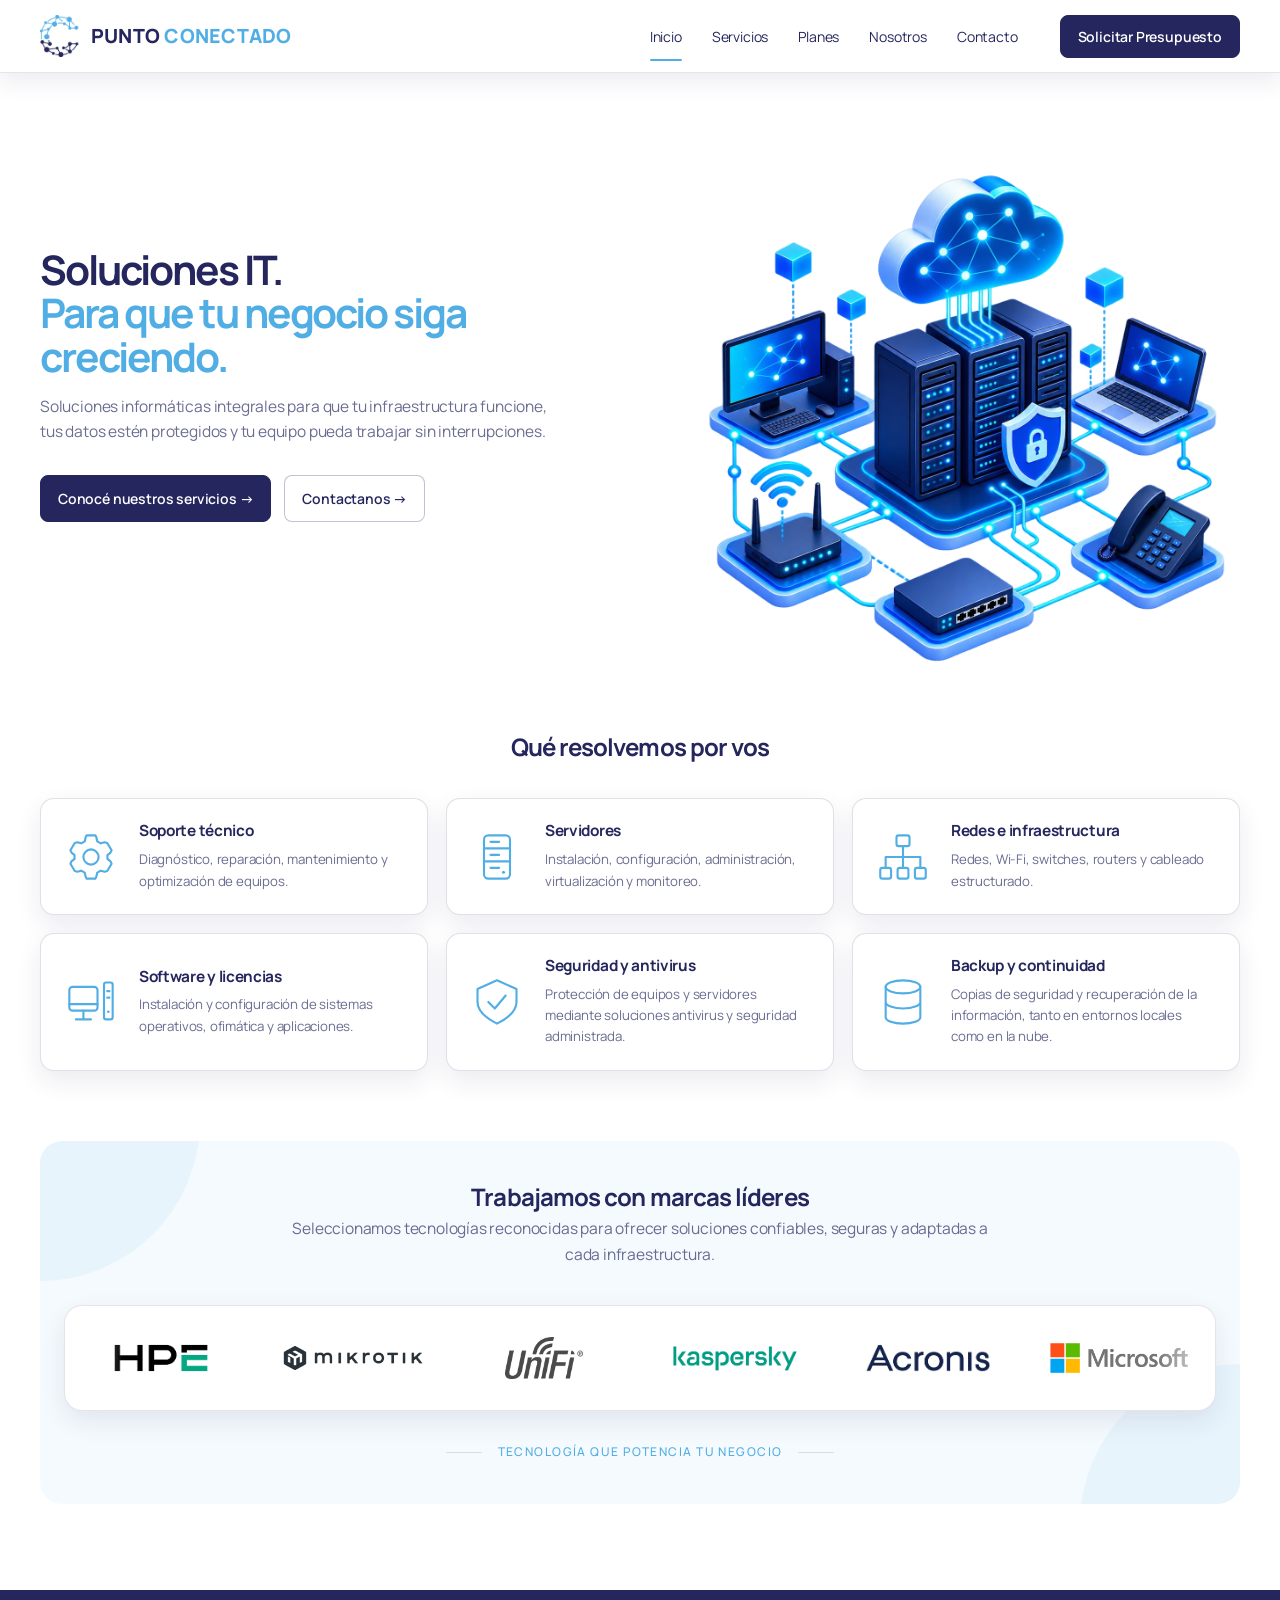
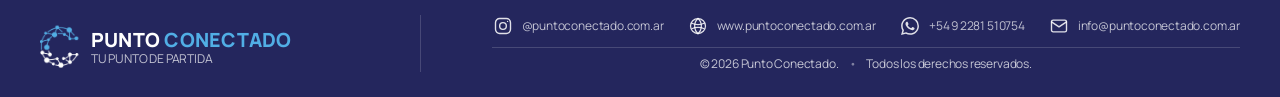
==== index.html @ 014623d5 "v2.0.14 - Quitar fondo del aviso de precios referenciales en Planes" ====
<!doctype html>
<html lang="es">
<head>
  <meta charset="utf-8">
  <meta name="viewport" content="width=device-width, initial-scale=1">
  <title>Punto Conectado | Tu punto de partida</title>
  <meta name="description" content="Punto Conectado: servicio técnico informático, servidores, redes, software, backup y asistencia remota y presencial.">
  <meta name="theme-color" content="#24265D">
  <link rel="canonical" href="https://puntoconectado.com.ar/">
  <link rel="icon" type="image/png" href="assets/logo-punto-conectado.png">
  <link rel="preconnect" href="https://fonts.googleapis.com">
  <link rel="preconnect" href="https://fonts.gstatic.com" crossorigin>
  <link rel="stylesheet" href="https://fonts.googleapis.com/css2?family=Manrope:wght@400..800&display=swap">
  <link rel="stylesheet" href="assets/styles.css">
</head>
<body>
<header class="site-header">
  <div class="container nav">
    <a class="brand" href="index.html" aria-label="Punto Conectado - inicio">
      <img src="assets/punto-conectado-symbol.png" alt="" width="1563" height="1563">
      <span class="brand-name">PUNTO <span>CONECTADO</span></span>
    </a>
    <nav class="nav-links" id="primary-nav" aria-label="Navegación principal">
      <a class="active" href="index.html" aria-current="page">Inicio</a>
      <a href="servicios.html">Servicios</a>
      <a href="planes.html">Planes</a>
      <a href="nosotros.html">Nosotros</a>
      <a href="contacto.html">Contacto</a>
    </nav>
    <div class="nav-actions">
      <a class="btn btn-primary nav-budget-btn" href="contacto.html">Solicitar Presupuesto</a>
    </div>
    <button class="menu-btn" type="button" aria-label="Abrir menú" aria-expanded="false" aria-controls="primary-nav">
      <span></span><span></span><span></span>
    </button>
  </div>
</header>

<main>
<section id="inicio" class="hero">
  <div class="container hero-grid">
    <div class="hero-copy">
      <h1>Soluciones IT.<br><strong class="accent">Para que tu negocio siga creciendo.</strong></h1>

      <p class="lead">Soluciones informáticas integrales para que tu infraestructura funcione, tus datos estén protegidos y tu equipo pueda trabajar sin interrupciones.</p>

      <div class="hero-actions">
        <a class="btn btn-primary" href="index.html#servicios">Conocé nuestros servicios →</a>
        <a class="btn btn-outline" href="contacto.html">Contactanos →</a>
      </div>
    </div>
    <div class="hero-visual" aria-hidden="true">
      <img src="assets/hero-network.webp" alt="" width="1266" height="1242">
    </div>
  </div>
</section>

<section id="servicios" class="section">
  <div class="container">
    <div class="section-title">
      <h2>Qué resolvemos por vos</h2>
    </div>
    <div class="services-grid">
      <article class="card service-card"><div class="icon-badge"><svg viewBox="0 0 24 24" aria-hidden="true" focusable="false"><path d="m9.5 3 .5-1h4l.5 1 .4 1.8 1.6.9 1.8-.5 1.2.3 2 3.4-.5 1.1-1.4 1.1v1.8l1.4 1.1.5 1.1-2 3.4-1.2.3-1.8-.5-1.6.9-.4 1.8-.5 1h-4l-.5-1-.4-1.8-1.6-.9-1.8.5-1.2-.3-2-3.4.5-1.1 1.4-1.1v-1.8L3 10l-.5-1.1 2-3.4 1.2-.3 1.8.5 1.6-.9Z"/><circle cx="12" cy="12" r="3.5"/></svg></div><div class="service-copy"><h3>Soporte técnico</h3><p>Diagnóstico, reparación, mantenimiento y optimización de equipos.</p></div></article>
      <article class="card service-card"><div class="icon-badge"><svg viewBox="0 0 24 24" aria-hidden="true" focusable="false"><rect x="6" y="2" width="12" height="20" rx="2"/><path d="M6 8h12M6 14h12M9 5h4M9 11h4M9 17h4"/><circle cx="15" cy="19" r=".7" fill="currentColor" stroke="none"/></svg></div><div class="service-copy"><h3>Servidores</h3><p>Instalación, configuración, administración, virtualización y monitoreo.</p></div></article>
      <article class="card service-card"><div class="icon-badge"><svg viewBox="0 0 24 24" aria-hidden="true" focusable="false"><rect x="9" y="2" width="6" height="5" rx="1"/><path d="M12 7v5M4 17v-5h16v5M12 12v5"/><rect x="1.5" y="17" width="5" height="5" rx="1"/><rect x="9.5" y="17" width="5" height="5" rx="1"/><rect x="17.5" y="17" width="5" height="5" rx="1"/></svg></div><div class="service-copy"><h3>Redes e infraestructura</h3><p>Redes, Wi-Fi, switches, routers y cableado estructurado.</p></div></article>
      <article class="card service-card"><div class="icon-badge"><svg viewBox="0 0 24 24" aria-hidden="true" focusable="false"><rect x="2" y="5" width="13" height="11" rx="1.5"/><path d="M2 13h13M8.5 16v4M5 20h7"/><rect x="18" y="3" width="4" height="17" rx="1"/><path d="M19.5 7h1M19.5 10h1"/><circle cx="20" cy="16.5" r=".6" fill="currentColor" stroke="none"/></svg></div><div class="service-copy"><h3>Software y licencias</h3><p>Instalación y configuración de sistemas operativos, ofimática y aplicaciones.</p></div></article>
      <article class="card service-card"><div class="icon-badge"><svg viewBox="0 0 24 24" aria-hidden="true" focusable="false"><path d="M12 2 3 6v6c0 5 5 8 9 10 4-2 9-5 9-10V6Z"/><path d="m8 12 3 3 5-6"/></svg></div><div class="service-copy"><h3>Seguridad y antivirus</h3><p>Protección de equipos y servidores mediante soluciones antivirus y seguridad administrada.</p></div></article>
      <article class="card service-card"><div class="icon-badge"><svg viewBox="0 0 24 24" aria-hidden="true" focusable="false"><ellipse cx="12" cy="5" rx="8" ry="3"/><path d="M4 5v14c0 1.66 3.58 3 8 3s8-1.34 8-3V5M4 12c0 1.66 3.58 3 8 3s8-1.34 8-3"/></svg></div><div class="service-copy"><h3>Backup y continuidad</h3><p>Copias de seguridad y recuperación de la información, tanto en entornos locales como en la nube.</p></div></article>
    </div>

    <section id="marcas" class="brands-section" aria-labelledby="brands-title">
      <div class="section-title">
        <h2 id="brands-title">Trabajamos con marcas líderes</h2>
        <p class="lead">Seleccionamos tecnologías reconocidas para ofrecer soluciones confiables, seguras y adaptadas a cada infraestructura.</p>
      </div>
      <div class="brands-carousel">
        <div class="brands-marquee" role="region" tabindex="0" aria-label="Marcas y tecnologías. Enfocá o tocá el carrusel para pausar el movimiento.">
          <div class="brands-track">
            <ul class="brands-grid" aria-label="Marcas y tecnologías">
              <li class="brand-logo"><img src="assets/hpe-logo.png" alt="HPE" width="3840" height="2160" loading="eager"></li>
              <li class="brand-logo"><img src="assets/MikroTik-Logo.png" alt="MikroTik" width="3840" height="2160" loading="eager"></li>
              <li class="brand-logo"><img src="assets/unifi-logo.png" alt="Ubiquiti UniFi" width="1000" height="528" loading="eager"></li>
              <li class="brand-logo"><img src="assets/Kaspersky-logo.png" alt="Kaspersky" width="975" height="542" loading="eager"></li>
              <li class="brand-logo"><img src="assets/Acronis-Logo.png" alt="Acronis" width="3000" height="2000" loading="eager"></li>
              <li class="brand-logo"><img src="assets/Microsoft-Logo.png" alt="Microsoft" width="2048" height="1152" loading="eager"></li>
            </ul>
            <ul class="brands-grid" aria-hidden="true">
              <li class="brand-logo"><img src="assets/hpe-logo.png" alt="" width="3840" height="2160" loading="eager"></li>
              <li class="brand-logo"><img src="assets/MikroTik-Logo.png" alt="" width="3840" height="2160" loading="eager"></li>
              <li class="brand-logo"><img src="assets/unifi-logo.png" alt="" width="1000" height="528" loading="eager"></li>
              <li class="brand-logo"><img src="assets/Kaspersky-logo.png" alt="" width="975" height="542" loading="eager"></li>
              <li class="brand-logo"><img src="assets/Acronis-Logo.png" alt="" width="3000" height="2000" loading="eager"></li>
              <li class="brand-logo"><img src="assets/Microsoft-Logo.png" alt="" width="2048" height="1152" loading="eager"></li>
            </ul>
          </div>
        </div>
      </div>
      <p class="brands-closing">TECNOLOGÍA QUE POTENCIA TU NEGOCIO</p>
    </section>
  </div>
</section>
</main>

<footer class="site-footer">
  <div class="container footer-top footer-two-column">
    <div class="footer-brand-block">
      <a class="brand footer-brand" href="index.html" aria-label="Punto Conectado - inicio">
        <img class="footer-brand-logo" src="assets/punto-conectado-symbol.png" alt="" width="1563" height="1563" loading="lazy">
        <span class="brand-name">PUNTO <span>CONECTADO</span></span>
      </a>
      <p class="footer-brand-copy">TU PUNTO DE PARTIDA</p>
    </div>
    <div class="footer-contact-block">
      <div class="footer-contact-inner">
        <div class="footer-contact-grid">
          <a class="footer-contact-item" href="https://www.instagram.com/puntoconectado.com.ar/" target="_blank" rel="noopener noreferrer">
            <span class="footer-contact-icon footer-contact-icon--instagram" aria-hidden="true"><svg viewBox="0 0 24 24"><rect height="18" rx="5" width="18" x="3" y="3"></rect><circle cx="12" cy="12" r="4"></circle><circle cx="17.5" cy="6.5" fill="currentColor" r=".8" stroke="none"></circle></svg></span>
            <span class="footer-contact-copy"><strong>Instagram</strong><span>@puntoconectado.com.ar</span></span>
          </a>
          <a class="footer-contact-item" href="https://puntoconectado.com.ar/" target="_blank" rel="noopener noreferrer">
            <span class="footer-contact-icon footer-contact-icon--web" aria-hidden="true"><svg viewBox="0 0 24 24"><circle cx="12" cy="12" r="9"></circle><path d="M12 3c-2.5 2.05-4 5.25-4 9s1.5 6.95 4 9"></path><path d="M12 3c2.5 2.05 4 5.25 4 9s-1.5 6.95-4 9"></path><path d="M4.6 8.7c2.2 1.05 4.73 1.6 7.4 1.6s5.2-.55 7.4-1.6"></path><path d="M4.6 15.3c2.2-1.05 4.73-1.6 7.4-1.6s5.2.55 7.4 1.6"></path></svg></span>
            <span class="footer-contact-copy"><strong>Web</strong><span>www.puntoconectado.com.ar</span></span>
          </a>
          <a class="footer-contact-item" href="https://wa.me/5492281510754" target="_blank" rel="noopener noreferrer">
            <span class="footer-contact-icon footer-contact-icon--whatsapp" aria-hidden="true"><svg viewBox="0 0 24 24"><path d="M17.472 14.382c-.297-.149-1.758-.867-2.03-.967-.273-.099-.471-.148-.67.15-.197.297-.767.966-.94 1.164-.173.198-.347.223-.644.075-.297-.15-1.255-.463-2.39-1.475-.883-.788-1.48-1.761-1.653-2.059-.173-.297-.018-.458.13-.606.134-.133.297-.347.446-.52.149-.174.198-.298.297-.497.1-.198.05-.371-.025-.52-.074-.149-.669-1.612-.916-2.208-.242-.579-.487-.5-.669-.51-.173-.008-.371-.01-.57-.01-.198 0-.52.074-.792.372-.272.297-1.04 1.016-1.04 2.479 0 1.462 1.065 2.875 1.213 3.074.149.198 2.095 3.2 5.076 4.487.709.306 1.262.489 1.694.625.712.227 1.36.195 1.871.118.571-.085 1.758-.719 2.006-1.413.248-.694.248-1.289.173-1.413-.074-.124-.272-.198-.57-.347m-5.421 7.403h-.004a9.87 9.87 0 0 1-5.031-1.378l-.361-.214-3.741.981.998-3.648-.235-.374a9.86 9.86 0 0 1-1.51-5.26c.002-5.45 4.437-9.884 9.888-9.884a9.8 9.8 0 0 1 7.021 2.91 9.82 9.82 0 0 1 2.9 7.019c-.003 5.45-4.437 9.884-9.884 9.884m8.413-18.297A11.815 11.815 0 0 0 12.05 0C5.495 0 .16 5.335.157 11.892c0 2.096.547 4.142 1.588 5.945L.057 24l6.305-1.654A11.86 11.86 0 0 0 12.047 23.8h.005c6.554 0 11.89-5.335 11.893-11.893a11.821 11.821 0 0 0-3.481-8.413Z"></path></svg></span>
            <span class="footer-contact-copy"><strong>WhatsApp</strong><span>+54 9 2281 510754</span></span>
          </a>
          <a class="footer-contact-item" href="mailto:info@puntoconectado.com.ar">
            <span class="footer-contact-icon footer-contact-icon--email" aria-hidden="true"><svg viewBox="0 0 24 24"><rect height="14" rx="2" width="18" x="3" y="5"></rect><path d="m3 7 9 6 9-6"></path></svg></span>
            <span class="footer-contact-copy"><strong>E-mail</strong><span>info@puntoconectado.com.ar</span></span>
          </a>
        </div>
        <div class="footer-contact-meta"><span>© 2026 Punto Conectado.</span><span>Todos los derechos reservados.</span></div>
      </div>
    </div>
  </div>
</footer>
<div class="toast" id="toast" role="status" aria-live="polite"></div>
<script src="assets/app.js"></script>
</body>
</html>
---- assets/styles.css ----
:root{
  --navy:#24265d;
  --navy-2:#24265d;
  --blue:#51aee5;
  --sky:#51aee5;
  --blue-dark:#3d96cf;
  --cyan:#51aee5;
  --ink:#24265d;
  --muted:rgba(36,38,93,.68);
  --line:rgba(36,38,93,.14);
  --soft:rgba(81,174,229,.06);
  --card:#ffffff;
  --green:#51aee5;
  --orange:#24265d;
  --purple:#24265d;
  --shadow:0 10px 26px rgba(36,38,93,.091);
  --shadow-hover:0 14px 30px rgba(36,38,93,.13);
  --radius:22px;
  --radius-sm:14px;
  --button-radius:8px;
  --card-icon-size:52px;
  --card-icon-stroke:.98;
  --brand-icon-size:42px;
  --brand-gap:9px;
  --max:1200px;

  --type-h1-size:clamp(2.05rem,3.18vw,3.35rem);
  --type-h2-size:clamp(1.42rem,1.88vw,1.94rem);
  --type-component-size:.96rem;
  --type-body:15.5px;
  --type-small:.875rem;
  --type-action:.875rem;
  --type-meta:.8125rem;
  --type-micro:.75rem;
  --type-cta:clamp(1.375rem,1.7vw,1.8rem);
  --type-weight-regular:400;
  --type-weight-medium:600;
  --type-weight-bold:700;
}
*{box-sizing:border-box}
html{scroll-behavior:smooth}
body{margin:0;font-family:"Manrope",ui-sans-serif,system-ui,-apple-system,BlinkMacSystemFont,"Segoe UI",sans-serif;font-size:15.5px;font-weight:400;line-height:1.5;letter-spacing:-.012em;color:var(--ink);background:#fff;overflow-x:hidden}
.page-nosotros{min-height:100vh;min-height:100dvh;display:flex;flex-direction:column}
.page-nosotros>main{flex:1 0 auto}
.page-nosotros>.site-header,.page-nosotros>.site-footer{flex-shrink:0}
a{color:inherit;text-decoration:none}
a:focus-visible{outline:2px solid var(--blue);outline-offset:3px}
article{box-sizing:border-box}
img{max-width:100%;display:block}
button,input,textarea,select{font:inherit}
button,.btn{border-radius:var(--button-radius)}
.container{width:min(calc(100% - 44px),var(--max));margin:auto}
.section{padding:86px 0}
#servicios{padding-top:0}
.section-soft{background:linear-gradient(180deg,rgba(81,174,229,.06),#fff)}
.eyebrow{display:inline-flex;padding:6px 10px;border-radius:999px;background:rgba(81,174,229,.12);border:1px solid rgba(81,174,229,.30);color:var(--navy);font-weight:800;font-size:.72rem;letter-spacing:.04em;text-transform:uppercase}
h1{margin:0 0 16px;font-family:"Manrope",ui-sans-serif,system-ui,sans-serif;font-size:var(--type-h1-size);font-weight:var(--type-weight-bold);line-height:1.06;letter-spacing:-.05em}
h1 .accent{color:var(--cyan);font:inherit;letter-spacing:inherit}
h1 strong,h1 .accent{font-weight:inherit !important}
h2{margin:0 0 12px;font-family:"Manrope",ui-sans-serif,system-ui,sans-serif;font-size:var(--type-h2-size);font-weight:var(--type-weight-bold);line-height:1.14;letter-spacing:-.038em}
h2 strong{color:var(--blue)}
h3{margin:0 0 8px;font-family:"Manrope",ui-sans-serif,system-ui,sans-serif;font-size:var(--type-component-size);font-weight:var(--type-weight-bold);line-height:1.3;letter-spacing:-.02em}
p{margin-top:0;font-weight:var(--type-weight-regular);line-height:1.58}
.lead{font-size:var(--type-body);line-height:1.65;color:var(--muted);max-width:700px;font-weight:var(--type-weight-regular);letter-spacing:-.012em}
.muted{color:var(--muted)}
.site-header{--nav-height:72px;position:sticky;top:0;z-index:50;border-bottom:1px solid rgba(36,38,93,.12);box-shadow:0 8px 24px rgba(36,38,93,.091);background:#fff;}
.nav{height:var(--nav-height);display:flex;align-items:center;gap:30px}
.brand{display:flex;align-items:center;flex:0 0 auto;gap:var(--brand-gap);color:var(--navy);font-size:1.22rem;font-weight:800;letter-spacing:.012em;white-space:nowrap}
.brand img{width:var(--brand-icon-size);height:var(--brand-icon-size);flex:0 0 var(--brand-icon-size);object-fit:contain}
.brand-name span{color:var(--blue)}
.nav-links{display:flex;align-items:center;gap:30px;margin-left:auto;font-size:var(--type-action);font-weight:var(--type-weight-medium);font-family:"Manrope",ui-sans-serif,system-ui,sans-serif;letter-spacing:-.012em;line-height:1.5}
.nav-links a{position:relative;padding:27px 0;color:var(--navy);font-weight:400}
.nav-links a.active{color:var(--navy)}
.nav-links a:hover{color:var(--blue)}
.nav-links a.active:after{content:"";position:absolute;left:0;right:0;bottom:13px;height:2px;background:var(--blue);border-radius:2px}
.nav-actions{display:flex;align-items:center;gap:12px;margin-left:12px}
.btn{display:inline-flex;align-items:center;justify-content:center;gap:9px;border:1px solid transparent;padding:12px 17px;font-weight:800;cursor:pointer;transition:.2s ease;white-space:nowrap}
.btn-primary{background:linear-gradient(135deg,var(--blue),#3d96cf);color:#fff;box-shadow:0 10px 25px rgba(81,174,229,.22)}
.btn-primary:hover{transform:translateY(-1px);box-shadow:0 14px 30px rgba(81,174,229,.30)}
.btn-outline{border-color:#b9c8db;background:#fff;color:var(--navy)}
.btn-outline:hover{border-color:var(--blue);color:var(--blue-dark)}
.btn-ghost{padding-inline:3px}
.menu-btn{display:none;margin-left:auto;border:0;background:none;padding:8px;color:var(--navy)}
.menu-btn span{display:block;width:25px;height:2px;background:currentColor;margin:5px 0;border-radius:2px}
.section-title{text-align:center;margin-bottom:38px}
.section-title h2:has(+ p){margin-bottom:6px}
.section-title.left{text-align:left;margin-bottom:22px}
.section-title .lead{margin-inline:auto}
.section-title.left .lead{margin-inline:0}
.card-surface{background:#fff;border:1px solid var(--line);border-radius:22px;padding:12px;box-shadow:var(--shadow);overflow:hidden}
.card-surface img{width:100%;height:auto;border-radius:16px}
.brands-section{margin-top:70px;padding:42px 24px;background:var(--soft);border-radius:var(--radius);position:relative;overflow:hidden;isolation:isolate}
.brands-section::before,.brands-section::after{content:"";position:absolute;width:320px;height:320px;border-radius:50%;background:var(--blue);opacity:.08;pointer-events:none;z-index:-1}
.brands-section::before{top:-180px;left:-160px}
.brands-section::after{bottom:-180px;right:-160px}
.brands-carousel{--brand-cell:190px;padding:18px 0;background:var(--card);border:1px solid rgba(36,38,93,.12);border-radius:18px;box-shadow:var(--shadow);overflow:hidden}
.brands-marquee{width:100%;overflow:hidden;-webkit-mask-image:linear-gradient(to right,transparent 0,#000 5%,#000 95%,transparent 100%);mask-image:linear-gradient(to right,transparent 0,#000 5%,#000 95%,transparent 100%)}
.brands-track{display:flex;width:max-content;min-width:200%;animation:brands-marquee 34s linear infinite;will-change:transform}
.brands-grid{display:flex;flex:1 0 auto;width:calc(var(--brand-cell) * 6);list-style:none;padding:0;margin:0}
.brand-logo{display:flex;align-items:center;justify-content:center;flex:1 0 var(--brand-cell);min-width:0;height:68px;padding:0 18px;overflow:hidden}
.brand-logo img{width:var(--logo-width);height:auto;max-width:none;object-fit:contain;flex-shrink:0}
/* Optical widths account for whitespace within each original image. */
.brand-logo img[src="assets/hpe-logo.png"]{--logo-width:94px}
.brand-logo img[src="assets/MikroTik-Logo.png"]{--logo-width:140px}
.brand-logo img[src="assets/unifi-logo.png"]{--logo-width:78px}
.brand-logo img[src="assets/Kaspersky-logo.png"]{--logo-width:200px}
.brand-logo img[src="assets/Acronis-Logo.png"]{--logo-width:160px}
.brand-logo img[src="assets/Microsoft-Logo.png"]{--logo-width:138px}
.brands-marquee:hover .brands-track,.brands-marquee:focus .brands-track,.brands-marquee.is-paused .brands-track{animation-play-state:paused}
.brands-marquee:focus-visible{outline:2px solid var(--navy);outline-offset:-3px}
@keyframes brands-marquee{from{transform:translate3d(0,0,0)}to{transform:translate3d(-50%,0,0)}}
@media(max-width:1024px){
  .brands-carousel{--brand-cell:178px;padding:16px 0}
  .brand-logo{padding-inline:16px}
  .brands-track{animation-duration:30s}
}
@media(max-width:640px){
  .brands-carousel{--brand-cell:160px;padding:14px 0;border-radius:16px}
  .brands-marquee{-webkit-mask-image:linear-gradient(to right,transparent 0,#000 4%,#000 96%,transparent 100%);mask-image:linear-gradient(to right,transparent 0,#000 4%,#000 96%,transparent 100%)}
  .brand-logo{height:60px;padding-inline:14px}
  .brands-track{animation-duration:26s}
}
.brands-closing{display:flex;align-items:center;justify-content:center;gap:16px;margin:32px 0 0;color:var(--blue);font-size:.75rem;font-weight:500;letter-spacing:.12em;text-align:center}
.brands-closing::before,.brands-closing::after{content:"";flex:0 1 36px;height:1px;background:var(--line)}
.services-intro{display:grid;grid-template-columns:minmax(0,1fr) max-content;align-items:start;gap:32px;margin-bottom:48px}
.services-intro-copy{min-width:0}
.services-intro-copy h1{text-wrap:balance}
.services-intro-copy .lead{max-width:60ch;margin-bottom:0}
.services-intro-card{position:relative;min-width:0;overflow:hidden;isolation:isolate}
.services-intro-card::before{content:"";position:absolute;top:-12%;right:-12%;width:70%;height:48%;border-radius:30% 0 45% 85%;background:var(--blue);opacity:.08;z-index:-1;pointer-events:none}
.services-intro-header{display:flex;align-items:center;gap:14px}
.services-intro-header h2{min-width:0;margin-bottom:0}
.services-intro-card .check-list.compact{position:relative;display:grid;grid-template-columns:max-content max-content;grid-template-rows:repeat(3,auto);grid-auto-flow:column;gap:14px 32px;margin:18px 0 0}
.services-intro-card .check-list.compact::after{content:"";position:absolute;grid-column:2;grid-row:1 / 4;top:0;bottom:0;left:-16px;width:1px;background:var(--line)}
.services-intro-card .check-list.compact li{margin:0;align-items:center;white-space:nowrap}
.services-intro-card .check-list li::before{content:none}
.services-intro-card .check-list svg{width:15px;height:15px;flex:0 0 15px;color:var(--sky)}
.work-block-head{margin-bottom:22px}
.work-block-head h2{margin-bottom:6px}
.work-block-head p,.work-card p,.attention-card p{color:var(--muted);margin:0;line-height:1.6}
.work-block-head p{font-size:.95rem;line-height:1.65}
.work-grid{display:grid;grid-template-columns:repeat(3,minmax(0,1fr));grid-auto-rows:1fr;gap:22px}
.work-card,.attention-card{position:relative;min-width:0;background:var(--card);border:1px solid var(--line);border-radius:var(--radius-sm);padding:28px;box-shadow:var(--shadow)}
.work-card{display:flex;align-items:center;gap:20px;padding-block:32px}
.work-copy{flex:1;min-width:0}
.work-section .icon-badge{width:56px;height:56px;flex:0 0 56px}
.attention-card h4{font-size:var(--type-component-size);line-height:1.35;font-weight:var(--type-weight-bold);margin:0}
.work-heading{display:flex;justify-content:space-between;align-items:flex-start;gap:2px;margin-bottom:20px}
.work-card h3{min-width:0;overflow-wrap:anywhere}
.card p,.work-card p,.attention-card p,.app-card p,.price-card p{font-size:.83rem;font-weight:var(--type-weight-regular)}
.work-divider{border:0;border-top:1px solid var(--line);margin:42px 0}
.attention-grid{display:grid;grid-template-columns:repeat(2,minmax(0,1fr));grid-auto-rows:1fr;gap:22px}
.attention-card{display:grid;grid-template-columns:56px minmax(0,1fr);align-items:center;gap:20px;overflow:hidden;isolation:isolate;padding-right:100px}
.attention-card::before{content:"";position:absolute;right:12px;bottom:12px;width:calc(100% - 24px);height:calc(100% - 24px);border-top-right-radius:var(--radius-sm);border-bottom-right-radius:var(--radius-sm);clip-path:polygon(70% 100%,72% 99.4%,73% 98.3%,74% 96%,75% 92%,76% 86%,77% 77%,78% 66%,79% 54%,80% 43%,81% 33.5%,82% 25.5%,83% 19%,84% 13.7%,85% 9.5%,86% 6.2%,87% 3.8%,88% 2.2%,89% 1.1%,90% .5%,91% .2%,92% .05%,94% 0%,96% 0%,98% 0%,100% 0%,100% 100%);background:var(--blue);opacity:.08;z-index:-2;pointer-events:none}
.attention-card .icon-badge,.attention-copy{position:relative;z-index:1}
.attention-copy{max-width:70%}
.attention-card h4{margin-bottom:8px}
.attention-decoration{position:absolute;right:32px;top:50%;transform:translateY(-50%);width:64px;height:64px;fill:none;stroke:currentColor;stroke-width:1.65;stroke-linecap:round;stroke-linejoin:round;color:var(--blue);opacity:.18;z-index:-1;pointer-events:none}
.icon-badge{width:52px;height:52px;border-radius:15px;display:grid;place-items:center;color:var(--blue);font-weight:900;font-size:1.25rem;flex:0 0 52px}
.icon-badge.green{color:var(--green)}
.icon-badge.orange{color:var(--orange)}
.icon-badge.purple{color:var(--purple)}
.services-grid{display:grid;grid-template-columns:repeat(3,minmax(0,1fr));gap:18px}
.card{background:#fff;border:1px solid var(--line);border-radius:var(--radius-sm);padding:22px;box-shadow:var(--shadow);transition:transform .22s ease,box-shadow .22s ease,border-color .22s ease}
.card:hover,.price-card:hover,.app-card:hover{transform:translateY(-4px);border-color:rgba(81,174,229,.42)}
.card:hover,.price-card:hover{box-shadow:var(--shadow-hover)}
.service-card{display:flex;align-items:center;gap:20px}
.service-card .icon-badge{width:56px;height:56px;flex-basis:56px}
.service-copy{flex:1;min-width:0}
.service-card p{color:var(--muted);margin:0;line-height:1.6}
.apps-block{margin-top:80px;padding:42px;border-radius:26px;background:linear-gradient(135deg,var(--navy),var(--blue));position:relative;overflow:hidden;color:#fff;box-shadow:0 14px 34px rgba(36,38,93,.13)}
.apps-block:after{content:"";position:absolute;right:-60px;top:-70px;width:290px;height:290px;border-radius:50%;border:1px solid rgba(255,255,255,.14);box-shadow:0 0 0 38px rgba(255,255,255,.04),0 0 0 76px rgba(255,255,255,.03)}
.apps-block h2{margin-bottom:8px}
.apps-block .lead{color:rgba(255,255,255,.84);max-width:none}
.apps-grid{display:grid;grid-template-columns:repeat(2,minmax(0,1fr));grid-auto-rows:1fr;gap:16px;position:relative;z-index:1}
.app-card{display:grid;grid-template-columns:80px minmax(0,1fr);gap:20px;align-items:start;background:#fff;color:var(--ink);border:1px solid rgba(255,255,255,.35);border-radius:18px;padding:22px;box-shadow:var(--shadow)}
.app-card.app-featured{background:#fff}
.app-logo-box{width:80px;height:80px;border-radius:22px;display:grid;place-items:center;flex:0 0 80px;overflow:hidden;background:transparent;border:1px solid rgba(36,38,93,.08)}
.app-logo-image{display:block;max-width:100%;max-height:100%;object-fit:contain}
.app-logo-image-fitness{width:58px;height:58px}
.app-logo-image-trackpoint{width:64px;height:64px}
.apps-block .btn-primary{background:var(--navy);color:#fff;box-shadow:none}
.apps-block .btn-primary:hover{transform:translateY(-1px);box-shadow:0 13px 28px rgba(81,174,229,.36)}
.app-content .mini-label{font-size:var(--type-micro);letter-spacing:.08em;color:var(--navy);font-weight:900}
.app-content{display:grid;grid-template-rows:auto auto 1fr auto auto;min-width:0;height:100%;overflow-wrap:anywhere}
.app-content .btn{justify-self:start;min-width:0;max-width:100%;text-align:center;white-space:normal}
.app-content h3{margin:5px 0 8px}
.app-content p{color:var(--muted);margin-bottom:10px}
.check-list{list-style:none;padding:0;margin:24px 0}
.check-list li{display:flex;gap:10px;margin:10px 0;color:var(--muted)}
.check-list li:before{content:"✓";width:15px;height:15px;border-radius:50%;background:#fff;border:1.4px solid var(--sky);color:var(--sky);display:grid;place-items:center;font-weight:900;font-size:.52rem;line-height:1;flex:0 0 15px;-webkit-text-stroke:.22px currentColor}
.check-list.compact{margin:10px 0 18px}
.check-list.compact li{font-size:.87rem;margin:7px 0}
.pricing-grid{display:grid;grid-template-columns:repeat(3,1fr);gap:20px}
.price-card{background:#fff;border:1px solid var(--line);border-radius:22px;padding:28px;position:relative;transition:.22s ease;display:flex;flex-direction:column;box-shadow:var(--shadow)}
.price-card.featured{border:2px solid var(--blue);box-shadow:var(--shadow)}
.popular{position:absolute;top:-1px;left:-1px;right:-1px;background:var(--blue);color:#fff;text-align:center;border-radius:20px 20px 0 0;padding:7px;font-size:.76rem;font-weight:900}
.price-head p{color:var(--muted);min-height:58px}
.price-head .icon-badge{width:50px;height:50px;margin-bottom:12px}
.price-head .icon-badge svg{width:30px;height:30px;stroke-width:1.7}
.selectors{display:grid;gap:10px;margin-top:auto;margin-bottom:18px}
.selectors label{font-size:var(--type-small);color:var(--muted);font-weight:800}
.selectors select{width:100%;margin-top:6px;border:1px solid #cdd9e7;border-radius:10px;padding:11px 12px;background:#fff;color:var(--ink);outline:none}
.plan-btn{width:100%}
.pricing-note{margin-top:18px;border:1px solid rgba(81,174,229,.30);background:transparent;color:var(--muted);border-radius:12px;padding:12px 15px;font-size:.8rem;font-weight:var(--type-weight-regular)}
.about-grid{display:grid;grid-template-columns:.86fr 1.14fr;gap:58px;align-items:center}
.about-copy p:not(.lead){color:var(--muted)}
.about-values{display:grid;grid-template-columns:repeat(4,1fr);gap:10px;margin-top:24px}
.about-values div{padding:14px;border:1px solid var(--line);border-radius:12px;background:#fafcff;box-shadow:var(--shadow)}
.about-values strong,.about-values span{display:block;font-size:var(--type-micro);font-weight:var(--type-weight-regular)}
.about-values strong{color:var(--navy);font-size:.9rem;font-weight:var(--type-weight-bold)}
.about-values span{color:var(--muted);font-size:.72rem;margin-top:4px}
.contact-section{background:linear-gradient(180deg,rgba(81,174,229,.04),#fff)}
.contact-grid{display:grid;grid-template-columns:.78fr 1.22fr;gap:22px}
.contact-panel,.form-card{background:#fff;border:1px solid var(--line);border-radius:22px;padding:28px;box-shadow:var(--shadow)}
.contact-row{display:flex;gap:12px;align-items:center;padding:14px 0;border-bottom:1px solid #eef2f6}
.contact-row:last-of-type{border-bottom:0}
.contact-row b,.contact-row small{display:block}
.contact-row small{color:var(--muted);margin-top:2px}
.contact-icon{width:42px;height:42px;border-radius:13px;display:grid;place-items:center;background:rgba(81,174,229,.12);color:var(--blue);flex:0 0 42px}
.info-strip{margin-top:18px;padding:16px;border-radius:14px;background:rgba(81,174,229,.08);border:1px solid rgba(81,174,229,.30)}
.info-strip b,.info-strip span{display:block;font-size:var(--type-meta);font-weight:var(--type-weight-regular)}
.info-strip span{font-size:.85rem;color:var(--muted);margin-top:5px}
.form-grid{display:grid;grid-template-columns:1fr 1fr;gap:15px}
.form-grid label{display:flex;flex-direction:column;gap:7px;font-size:var(--type-small);font-weight:900}
.form-grid .full{grid-column:1/-1}
.form-grid input,.form-grid select,.form-grid textarea{border:1px solid #cdd9e7;border-radius:10px;padding:12px 13px;background:#fff;outline:none;color:var(--ink)}
.form-grid textarea{min-height:130px;resize:vertical}
.form-grid input:focus,.form-grid select:focus,.form-grid textarea:focus{border-color:var(--blue);box-shadow:0 0 0 3px rgba(81,174,229,.18)}
.form-trust{display:flex;gap:10px;align-items:flex-start;font-size:var(--type-meta);color:var(--muted);font-weight:600}
.form-note{min-height:22px;margin:0;color:var(--navy);font-size:.8rem;font-weight:var(--type-weight-regular)}
.site-footer{background:var(--navy-2);color:#fff;margin-top:0;font-family:"Manrope",ui-sans-serif,system-ui,sans-serif;font-weight:400;letter-spacing:-.012em;line-height:1.5}
.site-footer .footer-top.footer-two-column{display:flex;align-items:center;gap:0;padding:25px 0}
.site-footer .footer-brand-block{flex:0 0 clamp(300px,34%,380px);min-width:0;padding-right:clamp(28px,3.4vw,48px);align-self:stretch;display:flex;flex-direction:column;justify-content:center}
.site-footer .footer-brand{color:#fff}
/* Center the symbol on the name + tagline without moving either text line.
   Uses the brand line height, tagline line height and its 10px overlap below. */
.footer-brand-logo{filter:url("logo-footer-colors.svg#footer-colors");transform:translateY(calc((var(--brand-icon-size) - 1.22rem * 1.5) / 4 + (.76rem * 1.55 - 10px) / 2))}
.site-footer .footer-brand-copy{margin:-10px 0 0 calc(var(--brand-icon-size) + var(--brand-gap));font-size:.76rem;line-height:1.55;color:rgba(255,255,255,.72)}
.site-footer .footer-contact-block{flex:1 1 auto;min-width:0;align-self:stretch;display:flex;flex-direction:column;justify-content:center;border-left:1px solid rgba(255,255,255,.16);padding-left:clamp(28px,3.4vw,48px)}
.site-footer .footer-contact-inner{width:max-content;max-width:100%;margin-left:auto}
.site-footer .footer-contact-grid{display:flex;align-items:center;justify-content:flex-end;gap:clamp(16px,1.8vw,26px);flex-wrap:nowrap;width:max-content;max-width:100%}
.site-footer .footer-contact-item{display:flex;align-items:center;gap:8px;min-width:0;color:rgba(255,255,255,.74);text-decoration:none;white-space:nowrap}
.site-footer .footer-contact-item:hover{color:#fff}
.site-footer .footer-contact-item:focus-visible{outline:2px solid var(--blue);outline-offset:3px;border-radius:4px}
.site-footer .footer-contact-icon{width:22px;height:22px;flex:0 0 22px;display:grid;place-items:center;color:rgba(255,255,255,.86)}
.site-footer .footer-contact-icon svg{display:block;width:20px;height:20px;fill:none;stroke:currentColor;stroke-width:1.65;stroke-linecap:round;stroke-linejoin:round}
.site-footer .footer-contact-icon--web svg{stroke-width:1.5}
.site-footer .footer-contact-icon--whatsapp svg{width:18px;height:18px;fill:currentColor;stroke:none}
.site-footer .footer-contact-copy{display:flex;align-items:center;min-width:0;height:22px;line-height:1}
.site-footer .footer-contact-copy strong{display:none}
.site-footer .footer-contact-copy>span{display:block;margin:0;line-height:1;color:rgba(255,255,255,.72);font-size:var(--type-micro);font-weight:var(--type-weight-regular);white-space:nowrap;overflow-wrap:normal}
.site-footer .footer-contact-meta{width:100%;margin-top:10px;padding-top:8px;border-top:1px solid rgba(255,255,255,.16);display:flex;align-items:center;justify-content:center;gap:10px;color:rgba(255,255,255,.74);font-size:var(--type-micro);line-height:1.35;font-weight:var(--type-weight-regular);text-align:center}
.site-footer .footer-contact-meta span{white-space:nowrap}
.site-footer .footer-contact-meta>span+span::before{content:"\2022";display:inline-block;margin-right:10px;color:rgba(255,255,255,.42)}
.toast{position:fixed;right:20px;bottom:20px;max-width:360px;padding:13px 16px;background:var(--navy);color:#fff;border-radius:12px;box-shadow:0 18px 40px rgba(0,0,0,.18);transform:translateY(20px);opacity:0;pointer-events:none;transition:.2s;z-index:100}
.toast.show{transform:none;opacity:1}
.reveal{opacity:0;transform:translateY(18px);transition:opacity .55s ease,transform .55s ease}
.reveal.visible{opacity:1;transform:none}

.nav-budget-btn{border:1px solid var(--navy);
  background:var(--navy);
  color:#fff;
  padding:10px 17px;
  box-shadow:none;font-size:var(--type-action);font-weight:var(--type-weight-medium);font-family:"Manrope",ui-sans-serif,system-ui,sans-serif;letter-spacing:-.012em;line-height:1.5}

.nav-budget-btn:hover{
  background:var(--navy);
  border-color:var(--navy);
  color:#fff;
  box-shadow:0 13px 28px rgba(81,174,229,.28);
  transform:translateY(-1px);
}

/* v1.0.8 - Hero */
.hero{
  position:relative;
  overflow:hidden;background:#fff;
}

.hero-grid{
  display:grid;
  grid-template-columns:1.03fr .97fr;
  align-items:center;
  gap:54px;
  min-height:660px;
  padding:52px 0 58px;
  position:relative;
  z-index:1;
}

.hero-copy{
  max-width:680px;
}

.hero-copy .eyebrow{
  display:inline-flex;
  padding:7px 13px;
  border-radius:999px;
  background:linear-gradient(135deg,var(--navy),var(--navy-2));
  border:1px solid var(--cyan);
  color:#fff;
  font-weight:400;
  font-size:.88rem;
  letter-spacing:.02em;
  text-transform:none;
}

.hero-copy .lead{max-width:520px}

.hero-actions{
  display:flex;
  gap:13px;
  margin:30px 0;
}

.hero-actions .btn-primary{
  background:var(--navy);
  border-color:var(--navy);
  color:#fff;
  font-weight:var(--type-weight-medium);
  box-shadow:none;
  font-family:"Manrope",ui-sans-serif,system-ui,sans-serif;letter-spacing:-.012em;line-height:1.5;font-size:var(--type-action)}

.hero-actions .btn-primary:hover{
  background:var(--navy);
  border-color:var(--navy);
  color:#fff;
  box-shadow:0 13px 28px rgba(81,174,229,.28);
  transform:translateY(-1px);
}

.hero-actions .btn-outline{
  background:#fff;
  border:1px solid rgba(36,38,93,.28);
  color:var(--navy);
  font-weight:var(--type-weight-medium);
  font-family:"Manrope",ui-sans-serif,system-ui,sans-serif;letter-spacing:-.012em;line-height:1.5;font-size:var(--type-action)}

.hero-actions .btn-outline:hover{
  background:rgba(81,174,229,.08);
  border-color:var(--sky);
  color:var(--navy);
  transform:translateY(-1px);
}

@media(max-width:1000px){
  .site-header{--nav-height:68px}
  .services-intro{grid-template-columns:1fr;gap:32px}
  .nav-links,.nav-actions{display:none}
  .menu-btn{display:block}
  .site-header.open .nav-links{display:flex;position:absolute;left:0;right:0;top:var(--nav-height);background:#fff;flex-direction:column;gap:0;padding:10px 22px 18px;border-bottom:1px solid var(--line);box-shadow:0 15px 30px rgba(36,38,93,.08)}
  .site-header.open .nav-links a{padding:13px 0;width:100%;color:var(--navy)}
  .site-header.open .nav-links a.active:after{display:none}
  .site-header.open .nav-actions{display:flex;position:absolute;top:calc(var(--nav-height) + 261px);left:22px;right:22px;background:#fff;padding-bottom:18px;margin:0}
  .hero-grid,.about-grid,.contact-grid{grid-template-columns:1fr}
  .hero-grid{min-height:auto}
  .services-grid{grid-template-columns:repeat(2,1fr)}
  .pricing-grid{grid-template-columns:1fr;max-width:660px;margin:auto}
  .apps-grid{grid-template-columns:1fr}
  .work-grid{grid-template-columns:1fr}
  .attention-card{padding:24px 72px 24px 24px;gap:14px}
  .attention-decoration{width:44px;height:44px;right:26px}

}
@media(max-width:680px){
  .brands-section{padding:28px 12px}
  .brands-closing{gap:8px;font-size:.68rem}
  .container{width:min(calc(100% - 28px),var(--max))}
  .section{padding:62px 0}
  .hero-actions{flex-direction:column;align-items:stretch}
  .services-grid,.attention-grid,.about-values,.form-grid{grid-template-columns:1fr}
  .service-card{gap:16px}
  .service-card .icon-badge{width:48px;height:48px;flex-basis:48px}
  .services-intro{gap:24px;margin-bottom:32px}
  .services-intro-card .check-list.compact{grid-template-columns:1fr;grid-template-rows:none;grid-auto-flow:row}
  .services-intro-card .check-list.compact::after{content:none}
  .services-intro-card .check-list.compact li{white-space:normal}
  .work-card{padding:24px;gap:16px}
  .work-section .icon-badge{width:48px;height:48px;flex-basis:48px}
  .work-divider{margin:32px 0}
  .attention-card{grid-template-columns:48px minmax(0,1fr);padding:22px 54px 22px 20px;gap:12px}
  .attention-decoration{width:32px;height:32px;right:22px}
  .apps-block{padding:28px 20px}
  .app-card{grid-template-columns:56px minmax(0,1fr);gap:12px;padding:16px}
  .app-content .btn{width:100%;padding-inline:8px}
  .app-logo-box{width:56px;height:56px}
  .app-logo-image{max-width:80%;max-height:80%}
  .price-card{padding:24px}



}

#servicios .btn,#servicios-integrales .btn,#planes .btn,#contacto .btn{font-family:"Manrope",ui-sans-serif,system-ui,sans-serif;font-weight:600}
#planes .featured .btn-primary,#contacto .form-grid .btn-primary{background:var(--navy);color:#fff;box-shadow:none}
#planes .featured .btn-primary:hover,#contacto .form-grid .btn-primary:hover{transform:translateY(-1px);box-shadow:0 13px 28px rgba(81,174,229,.36)}
.contact-icon svg,.work-section .icon-badge svg,.service-card .icon-badge svg,.price-head .icon-badge svg{display:block;fill:none;stroke:currentColor;stroke-linecap:round;stroke-linejoin:round}
.contact-icon svg{width:30px;height:30px;stroke-width:1.7}
.service-card .icon-badge svg,.work-section .icon-badge svg{width:var(--card-icon-size);height:var(--card-icon-size);max-width:100%;max-height:100%;stroke-width:var(--card-icon-stroke)}
.icon-badge .icon-detail-half{stroke-width:calc(var(--card-icon-stroke) * 2)}
.contact-icon--whatsapp svg{width:26px;height:26px;fill:currentColor;stroke:none}
.form-trust svg{flex:0 0 15px;color:var(--sky);margin-top:1px}

@media(max-width:1080px){
  .site-footer .footer-brand-block{flex-basis:280px;padding-right:28px}
  .site-footer .footer-contact-block{padding-left:28px}
  .site-footer .footer-contact-grid{gap:14px}
  .site-footer .footer-contact-copy>span{font-size:.68rem}
}
@media(max-width:900px){
  .site-footer .footer-top.footer-two-column{display:grid;grid-template-columns:1fr;gap:20px;padding:28px 0 22px}
  .site-footer .footer-brand-block{padding-right:0}
  .site-footer .footer-contact-block{border-left:0;border-top:1px solid rgba(255,255,255,.16);padding-left:0;padding-top:20px}
  .site-footer .footer-contact-inner{width:100%;margin-left:0}
  .site-footer .footer-contact-grid{justify-content:flex-start;flex-wrap:wrap;row-gap:12px;width:100%}
  .site-footer .footer-contact-meta{max-width:100%}
}
@media(max-width:620px){
  .site-footer .footer-contact-grid{display:grid;grid-template-columns:1fr 1fr;column-gap:18px;row-gap:12px}
  .site-footer .footer-contact-meta{align-items:center;flex-direction:column;gap:4px;text-align:center}
  .site-footer .footer-contact-meta span{white-space:normal}
  .site-footer .footer-contact-meta>span+span::before{content:none}
}
@media(max-width:420px){
  .site-footer .footer-contact-grid{grid-template-columns:1fr}
}
@media(max-width:430px){:root{--brand-icon-size:38px}.nav{gap:0}}

@media(prefers-reduced-motion:reduce){
  html{scroll-behavior:auto}
  *{animation-duration:.01ms!important;animation-iteration-count:1!important;transition-duration:.01ms!important}
  .brands-marquee{-webkit-mask-image:none;mask-image:none}
  .brands-track{width:100%;min-width:0;animation:none;transform:none;will-change:auto}
  .brands-grid{display:grid;grid-template-columns:repeat(auto-fit,minmax(140px,1fr));width:100%}
  .brands-grid[aria-hidden="true"]{display:none}
}

/* v1.0.29 - Red tecnológica del Hero */
.hero-visual{
  width:100%;
  max-width:620px;
  justify-self:end;
  align-self:center;
  pointer-events:none;
}
.hero-visual img{
  display:block;
  width:100%;
  height:auto;
}
@media(max-width:1000px){
  .hero-visual{
    width:min(100%,680px);
    max-width:680px;
    justify-self:center;
    margin-top:4px;
  }
}
@media(max-width:680px){
  .hero-visual{
    width:min(112%,560px);
    margin:0 -6% -8px;
  }
}

@media(max-width:768px){:root{--type-h1-size:2.02rem;--type-h2-size:1.5rem;--type-cta:1.375rem}}
@media(max-width:480px){:root{--type-h1-size:1.88rem;--type-h2-size:1.4rem}h3{font-size:.92rem}}
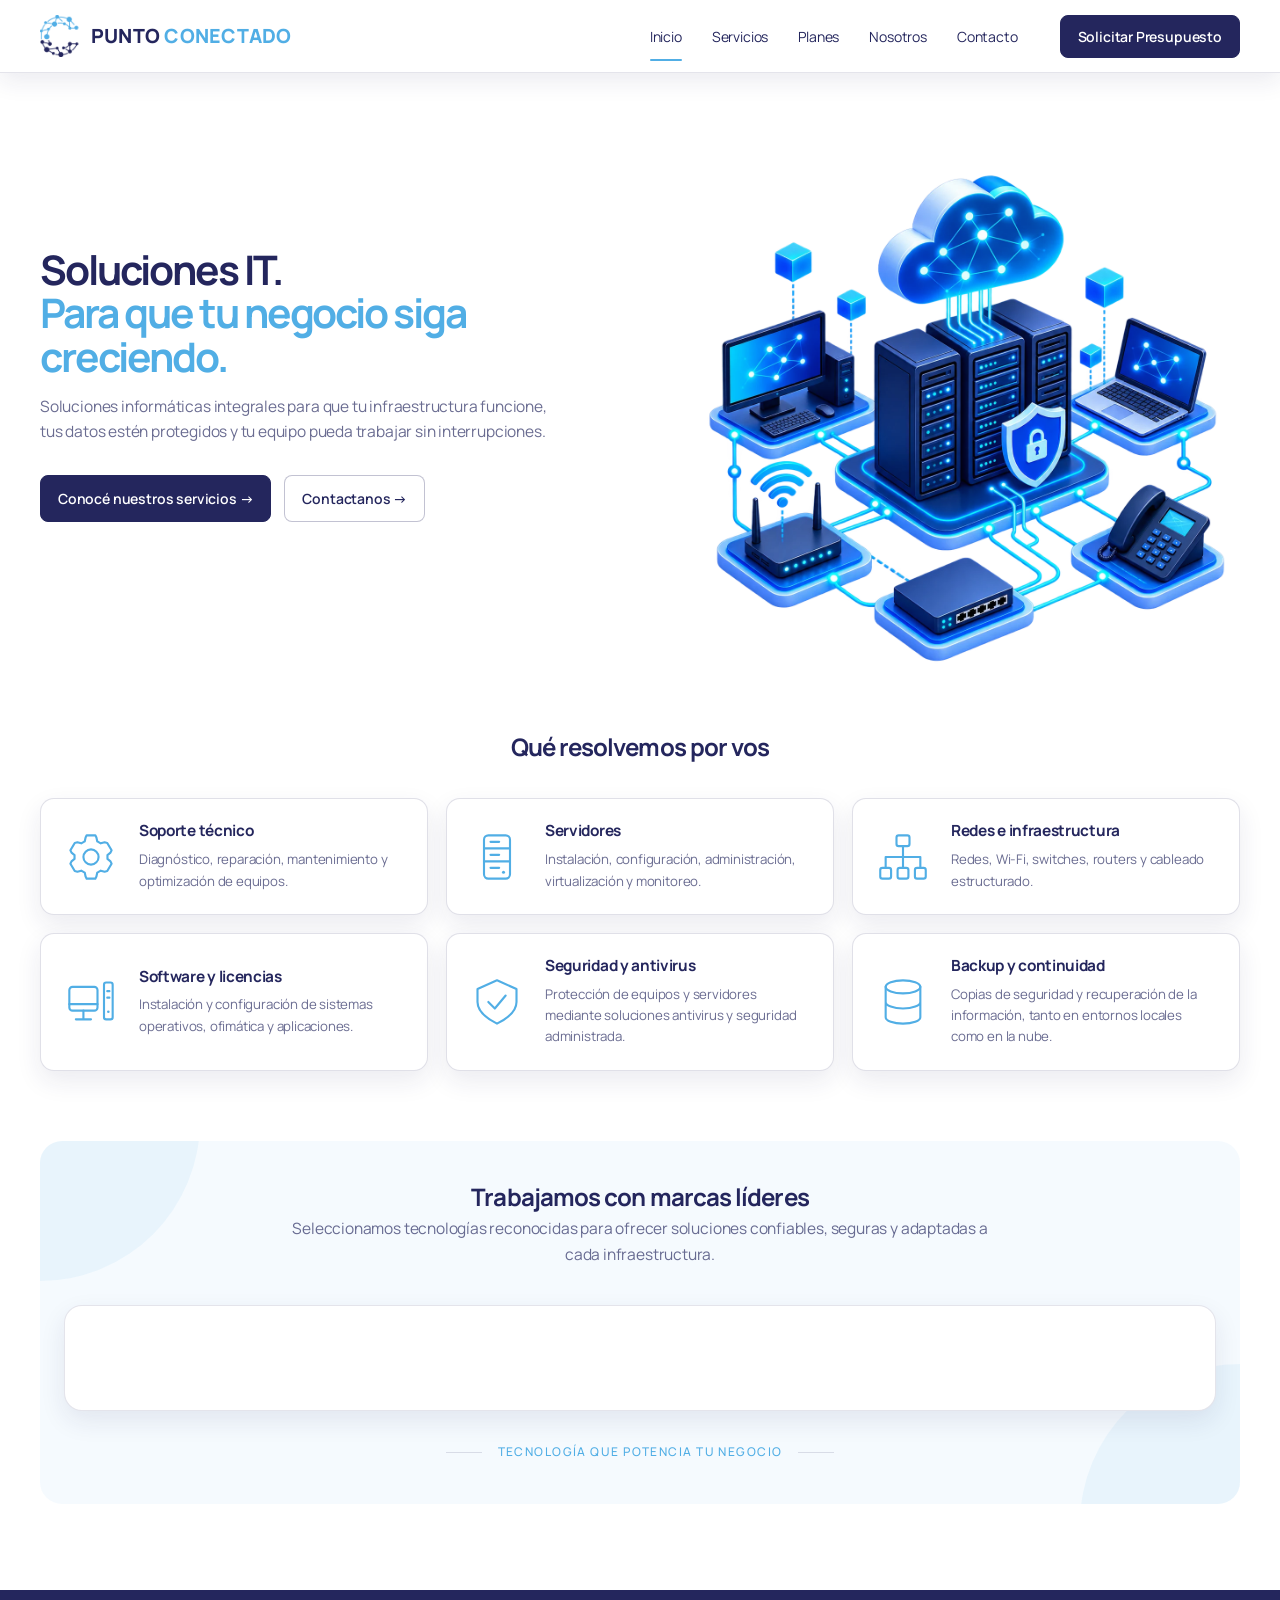
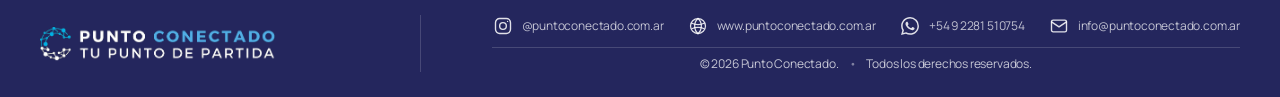
==== commit e07cc647: "v2.0.15 - Reorganizar encabezado de Planes, actualizar prestaciones y rediseñar comparativa de modal" ====
--- a/index.html
+++ b/index.html
@@ -105,11 +105,12 @@
 <footer class="site-footer">
   <div class="container footer-top footer-two-column">
     <div class="footer-brand-block">
-      <a class="brand footer-brand" href="index.html" aria-label="Punto Conectado - inicio">
+      <img class="" src="assets/PUNTO_CONECTADO_1_TRANSPARENTE.png" alt="" width="70%" loading="lazy">
+<!--       <a class="brand footer-brand" href="index.html" aria-label="Punto Conectado - inicio">
         <img class="footer-brand-logo" src="assets/punto-conectado-symbol.png" alt="" width="1563" height="1563" loading="lazy">
         <span class="brand-name">PUNTO <span>CONECTADO</span></span>
       </a>
-      <p class="footer-brand-copy">TU PUNTO DE PARTIDA</p>
+      <p class="footer-brand-copy">TU PUNTO DE PARTIDA</p> -->
     </div>
     <div class="footer-contact-block">
       <div class="footer-contact-inner">
--- a/assets/styles.css
+++ b/assets/styles.css
@@ -188,9 +188,45 @@
 .app-content p{color:var(--muted);margin-bottom:10px}
 .check-list{list-style:none;padding:0;margin:24px 0}
 .check-list li{display:flex;gap:10px;margin:10px 0;color:var(--muted)}
-.check-list li:before{content:"✓";width:15px;height:15px;border-radius:50%;background:#fff;border:1.4px solid var(--sky);color:var(--sky);display:grid;place-items:center;font-weight:900;font-size:.52rem;line-height:1;flex:0 0 15px;-webkit-text-stroke:.22px currentColor}
+.check-list li:before,.visit-check::before{content:"✓";width:15px;height:15px;border-radius:50%;background:#fff;border:1.4px solid var(--sky);color:var(--sky);display:grid;place-items:center;font-weight:900;font-size:.52rem;line-height:1;flex:0 0 15px;-webkit-text-stroke:.22px currentColor}
 .check-list.compact{margin:10px 0 18px}
 .check-list.compact li{font-size:.87rem;margin:7px 0}
+.plan-visits{margin-top:64px;color:var(--navy)}
+.plan-visits-head{display:grid;grid-template-columns:minmax(0,1.35fr) minmax(0,1fr);align-items:center;gap:40px;margin-bottom:32px}
+.plan-visits-head h2{font-size:var(--type-h1-size);line-height:1.08;margin-bottom:18px}
+.plan-visits-head h2 span{color:var(--sky)}
+.plan-visits-head .lead{max-width:64ch;margin-bottom:0}
+.plan-visits-art{display:block;width:100%;max-width:400px;justify-self:end}
+.plan-visits > .visit-table-wrap,.visit-task-card{background:#fff;border:1px solid var(--line);border-radius:var(--radius);box-shadow:var(--shadow)}
+.visit-table-wrap{overflow-x:auto}
+.visit-table-wrap:focus-visible{outline:2px solid var(--sky);outline-offset:3px}
+.visit-table{width:100%;min-width:720px;table-layout:fixed;border-collapse:separate;border-spacing:0;font-size:var(--type-small)}
+.visit-modality-label{width:44%}
+.visit-task-label{width:58%}
+.visit-table th,.visit-table td{padding:11px 16px;border-bottom:1px solid var(--line);vertical-align:middle;text-align:center;overflow-wrap:break-word}
+.visit-table th:first-child{text-align:left}
+.visit-table thead th{font-weight:700;padding-block:15px}
+.visit-table th[scope="row"]{font-weight:400}
+.visit-table td{color:var(--muted)}
+.visit-table tbody:last-child tr:last-child > *{border-bottom:0}
+.visit-label{display:flex;align-items:center;gap:10px}
+.visit-icon{width:20px;height:20px;flex:0 0 20px;fill:none;stroke:currentColor;stroke-width:1.2;stroke-linecap:round;stroke-linejoin:round}
+.visit-task-card{margin-top:28px;overflow:hidden}
+.visit-task-table .visit-category th{position:relative;font-size:.75rem;font-weight:700;letter-spacing:.045em;padding-block:16px;border-bottom:1px solid transparent}
+.visit-task-table .visit-category th::after{content:"";position:absolute;left:16px;right:16px;bottom:-1px;height:1px;background:var(--cyan)}
+.visit-task-table tbody + tbody .visit-category th{border-top:10px solid #fff}
+.visit-check{display:grid;place-items:center;width:20px;height:20px;margin:auto}
+.visit-dash{color:rgba(36,38,93,.42)}
+.visit-sr-only{position:absolute;width:1px;height:1px;padding:0;margin:-1px;overflow:hidden;clip-path:inset(50%);white-space:nowrap}
+@media(max-width:680px){
+  .plan-visits{margin-top:48px}
+  .plan-visits-head{grid-template-columns:1fr;gap:20px}
+  .plan-visits-art{max-width:300px;justify-self:center}
+}
+.plans-intro{margin-bottom:48px;color:var(--navy)}
+.plans-intro-copy{min-width:0;text-align:center}
+.plans-intro-copy h1{margin-bottom:16px;font-size:min(var(--type-h1-size),3vw)}
+.plans-intro-copy .lead{max-width:none;margin:0}
 .pricing-grid{display:grid;grid-template-columns:repeat(3,1fr);gap:20px}
 .price-card{background:#fff;border:1px solid var(--line);border-radius:22px;padding:28px;position:relative;transition:.22s ease;display:flex;flex-direction:column;box-shadow:var(--shadow)}
 .price-card.featured{border:2px solid var(--blue);box-shadow:var(--shadow)}
@@ -345,6 +381,7 @@
 }
 
 @media(max-width:1000px){
+  .plans-intro-copy h1{font-size:var(--type-h1-size)}
   .site-header{--nav-height:68px}
   .services-intro{grid-template-columns:1fr;gap:32px}
   .nav-links,.nav-actions{display:none}
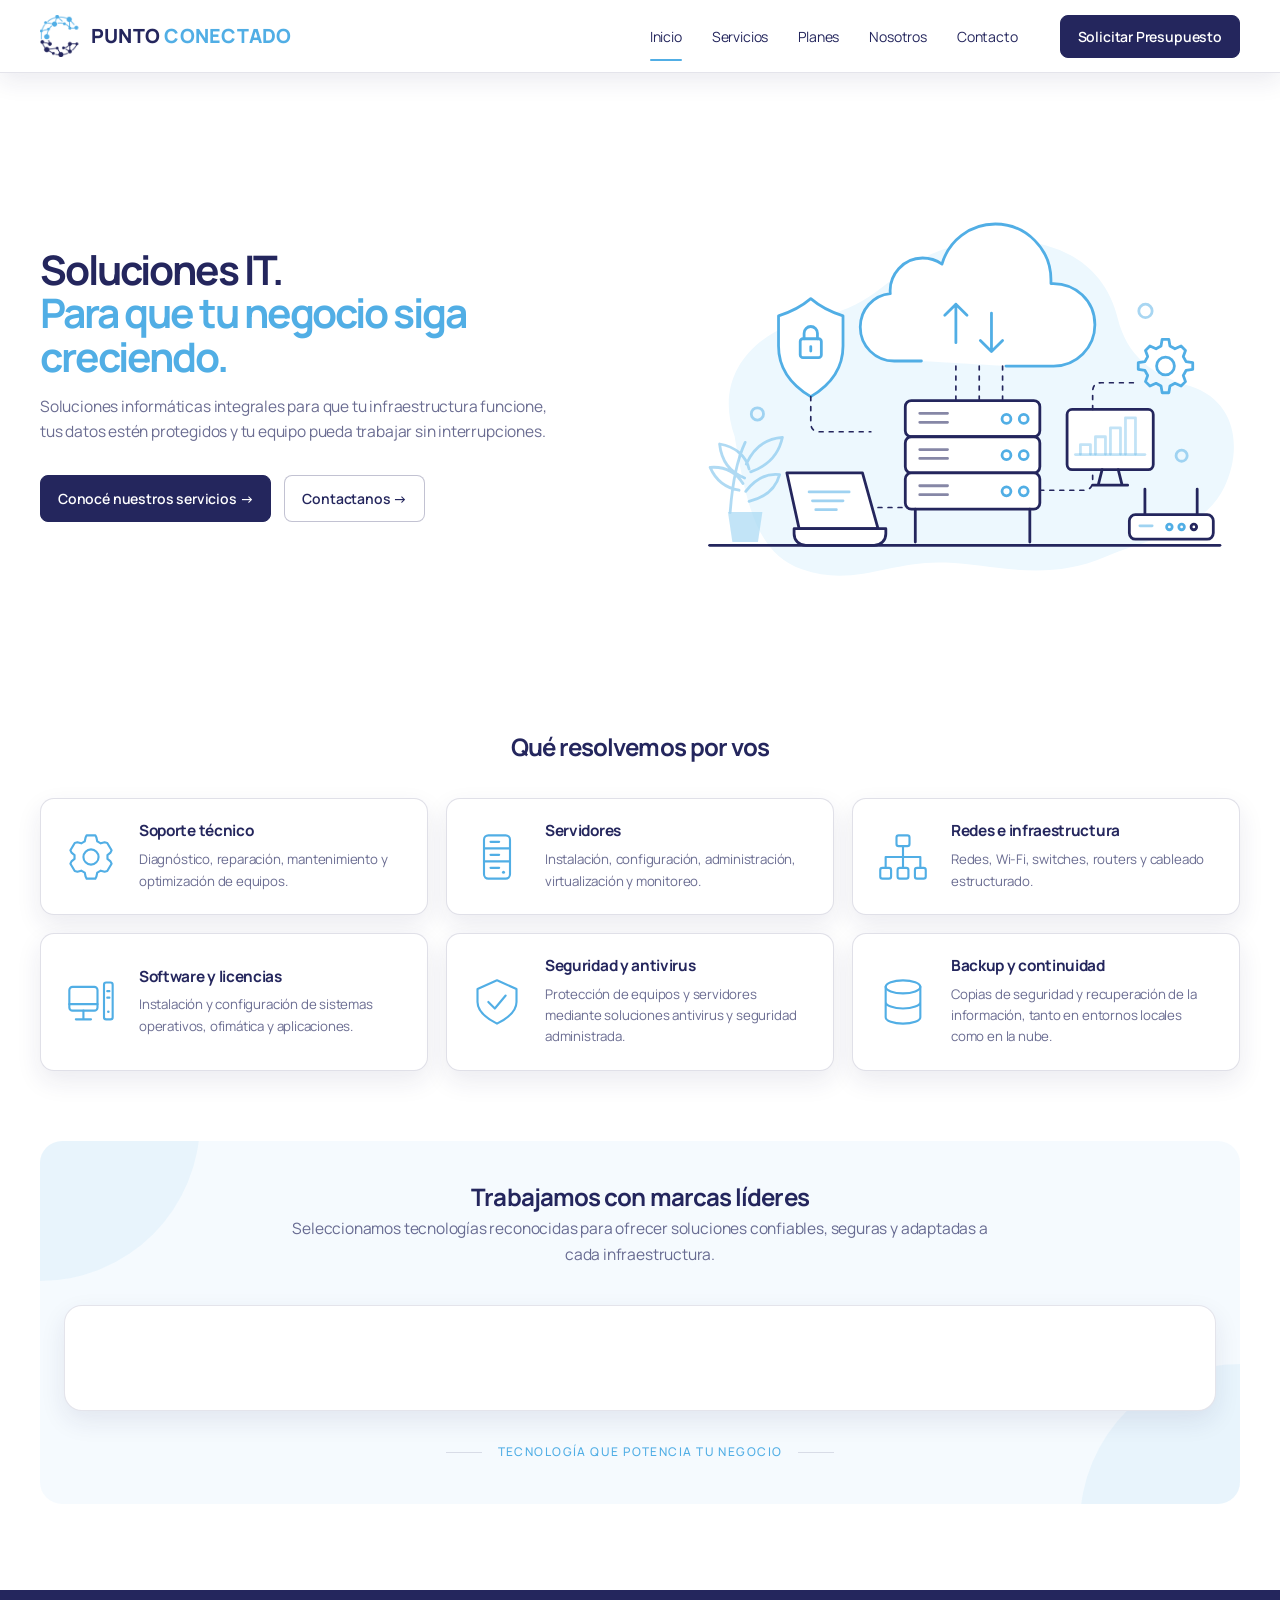
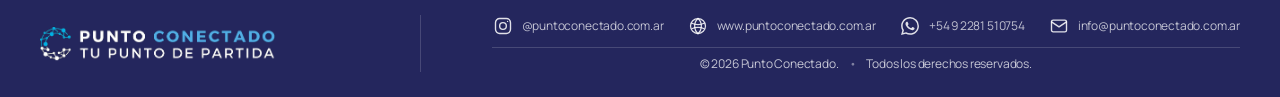
==== commit f049c1e7: "v2.0.17 - Reemplazar ilustración del Hero por ecosistema IT vectorial" ====
--- a/index.html
+++ b/index.html
@@ -50,7 +50,7 @@
       </div>
     </div>
     <div class="hero-visual" aria-hidden="true">
-      <img src="assets/hero-network.webp" alt="" width="1266" height="1242">
+      <img src="assets/hero-infrastructure.svg" alt="">
     </div>
   </div>
 </section>
--- a/assets/styles.css
+++ b/assets/styles.css
@@ -87,8 +87,6 @@
 .section-title.left{text-align:left;margin-bottom:22px}
 .section-title .lead{margin-inline:auto}
 .section-title.left .lead{margin-inline:0}
-.card-surface{background:#fff;border:1px solid var(--line);border-radius:22px;padding:12px;box-shadow:var(--shadow);overflow:hidden}
-.card-surface img{width:100%;height:auto;border-radius:16px}
 .brands-section{margin-top:70px;padding:42px 24px;background:var(--soft);border-radius:var(--radius);position:relative;overflow:hidden;isolation:isolate}
 .brands-section::before,.brands-section::after{content:"";position:absolute;width:320px;height:320px;border-radius:50%;background:var(--blue);opacity:.08;pointer-events:none;z-index:-1}
 .brands-section::before{top:-180px;left:-160px}
@@ -239,13 +237,46 @@
 .selectors select{width:100%;margin-top:6px;border:1px solid #cdd9e7;border-radius:10px;padding:11px 12px;background:#fff;color:var(--ink);outline:none}
 .plan-btn{width:100%}
 .pricing-note{margin-top:18px;border:1px solid rgba(81,174,229,.30);background:transparent;color:var(--muted);border-radius:12px;padding:12px 15px;font-size:.8rem;font-weight:var(--type-weight-regular)}
-.about-grid{display:grid;grid-template-columns:.86fr 1.14fr;gap:58px;align-items:center}
-.about-copy p:not(.lead){color:var(--muted)}
-.about-values{display:grid;grid-template-columns:repeat(4,1fr);gap:10px;margin-top:24px}
-.about-values div{padding:14px;border:1px solid var(--line);border-radius:12px;background:#fafcff;box-shadow:var(--shadow)}
-.about-values strong,.about-values span{display:block;font-size:var(--type-micro);font-weight:var(--type-weight-regular)}
-.about-values strong{color:var(--navy);font-size:.9rem;font-weight:var(--type-weight-bold)}
-.about-values span{color:var(--muted);font-size:.72rem;margin-top:4px}
+#nosotros{position:relative;isolation:isolate;overflow:hidden}
+#nosotros::before,#nosotros::after{content:"";position:absolute;z-index:-1;pointer-events:none;background:var(--sky);opacity:.035}
+#nosotros::before{width:580px;height:480px;right:-210px;top:-160px;border-radius:40% 0 60% 65%;transform:rotate(-15deg)}
+#nosotros::after{width:250px;height:380px;left:-210px;top:160px;border-radius:50%}
+.about-symbols{position:absolute;overflow:hidden}
+.about-grid{display:grid;grid-template-columns:minmax(0,1.1fr) minmax(0,.9fr);gap:40px;align-items:center}
+.about-copy>p{color:var(--muted);max-width:65ch;margin-bottom:16px}
+.about-copy>p:last-child{margin-bottom:0}
+.about-visual{min-width:0}
+.about-handwritten{position:relative;width:fit-content;margin:0 auto 8px;padding-bottom:20px;font-family:"Caveat","Segoe Print",cursive;font-size:clamp(2rem,3vw,2.75rem);line-height:.95;color:var(--navy);font-weight:500;text-align:center;transform:rotate(-5deg)}
+.about-handwritten svg{position:absolute;bottom:0;left:0;width:100%;height:24px;fill:none;stroke:var(--sky);stroke-width:2;stroke-linecap:round}
+.about-network{position:relative;aspect-ratio:5 / 4;width:100%;max-width:520px;margin:auto}
+.about-network-art{display:block;width:100%;height:100%}
+.about-identity{position:absolute;left:50%;top:50%;transform:translate(-50%,-50%);width:30%;text-align:center}
+.about-identity img{width:76%;height:auto;margin:0 auto}
+.about-icon{display:block;width:36px;height:36px;flex:0 0 36px;fill:none;stroke:currentColor;stroke-width:1.2;stroke-linecap:round;stroke-linejoin:round;color:var(--sky)}
+.about-orbit-card{position:absolute;display:flex;flex-direction:column;justify-content:center;align-items:center;width:32%;height:29%;padding:14px 8px;background:var(--card);border:1px solid var(--line);border-radius:var(--radius-sm);box-shadow:0 4px 14px rgba(36,38,93,.055);text-align:center}
+.about-orbit-card .about-icon{margin:0 auto 8px}
+.about-orbit-card p{margin:0;color:var(--navy);font-size:clamp(.72rem,1vw,.85rem);line-height:1.4;font-weight:var(--type-weight-medium)}
+.about-orbit-card--1{top:8%;left:0}
+.about-orbit-card--2{top:8%;right:0}
+.about-orbit-card--3{bottom:8%;left:0}
+.about-orbit-card--4{bottom:8%;right:0}
+.about-values{display:grid;grid-template-columns:repeat(4,minmax(0,1fr));grid-auto-rows:1fr;margin:28px 0 44px;gap:16px}
+.about-value{display:flex;align-items:center;gap:12px;padding:18px 16px;background:var(--card);border:1px solid var(--line);border-radius:var(--radius-sm);box-shadow:0 4px 14px rgba(36,38,93,.055)}
+.about-value-icon{display:grid;place-items:center;flex:0 0 52px;width:52px;height:52px;border-radius:12px}
+.about-value-icon .about-icon{width:30px;height:30px}
+.about-value h3{margin-bottom:5px}
+.about-value p{margin:0;color:var(--muted);font-size:.83rem;line-height:1.5}
+.about-specialties{--specialty-gap:16px;padding:34px;border-radius:var(--radius);background:linear-gradient(120deg,rgba(81,174,229,.09),rgba(81,174,229,.035))}
+.about-specialties-head{display:grid;grid-template-columns:minmax(0,calc((100% - 2 * var(--specialty-gap)) / 3 + var(--specialty-gap) / 2 - .5px)) minmax(0,1fr);align-items:center;min-height:calc(5 * 1.58em + 12px);margin-bottom:26px}
+.about-specialties-head h2{margin-bottom:0}
+.about-specialties-copy{padding-left:32px;border-left:1px solid rgba(81,174,229,.3)}
+.about-specialties-copy p{color:var(--muted);margin-bottom:12px}
+.about-specialties-copy p:last-child{margin-bottom:0}
+.about-specialties-grid{display:grid;grid-template-columns:repeat(3,minmax(0,1fr));gap:var(--specialty-gap)}
+.about-specialty{display:flex;align-items:flex-start;gap:14px;padding:20px 16px;background:var(--card);border:1px solid var(--line);border-radius:var(--radius-sm)}
+.about-specialty>div{min-width:0}
+.about-specialty .about-icon{width:32px;height:32px;flex-basis:32px}
+.about-specialty p{margin:0;color:var(--muted);font-size:.83rem}
 .contact-section{background:linear-gradient(180deg,rgba(81,174,229,.04),#fff)}
 .contact-grid{display:grid;grid-template-columns:.78fr 1.22fr;gap:22px}
 .contact-panel,.form-card{background:#fff;border:1px solid var(--line);border-radius:22px;padding:28px;box-shadow:var(--shadow)}
@@ -380,7 +411,11 @@
   transform:translateY(-1px);
 }
 
+@media(min-width:1001px) and (max-width:1080px){
+  .about-specialties-head{min-height:calc(6 * 1.58em + 12px)}
+}
 @media(max-width:1000px){
+  .about-specialties-head{grid-template-columns:minmax(0,.9fr) minmax(0,1.1fr);gap:32px;min-height:0}
   .plans-intro-copy h1{font-size:var(--type-h1-size)}
   .site-header{--nav-height:68px}
   .services-intro{grid-template-columns:1fr;gap:32px}
@@ -390,7 +425,11 @@
   .site-header.open .nav-links a{padding:13px 0;width:100%;color:var(--navy)}
   .site-header.open .nav-links a.active:after{display:none}
   .site-header.open .nav-actions{display:flex;position:absolute;top:calc(var(--nav-height) + 261px);left:22px;right:22px;background:#fff;padding-bottom:18px;margin:0}
-  .hero-grid,.about-grid,.contact-grid{grid-template-columns:1fr}
+  .hero-grid,.contact-grid{grid-template-columns:1fr}
+  .about-grid{grid-template-columns:1fr;gap:28px}
+  .about-visual{width:100%;max-width:520px;justify-self:center}
+  .about-values{grid-template-columns:repeat(2,minmax(0,1fr))}
+  .about-specialties-grid{grid-template-columns:1fr}
   .hero-grid{min-height:auto}
   .services-grid{grid-template-columns:repeat(2,1fr)}
   .pricing-grid{grid-template-columns:1fr;max-width:660px;margin:auto}
@@ -406,7 +445,17 @@
   .container{width:min(calc(100% - 28px),var(--max))}
   .section{padding:62px 0}
   .hero-actions{flex-direction:column;align-items:stretch}
-  .services-grid,.attention-grid,.about-values,.form-grid{grid-template-columns:1fr}
+  .services-grid,.attention-grid,.form-grid{grid-template-columns:1fr}
+  .about-values{margin:24px 0 32px}
+  .about-value{padding:16px 12px;gap:10px}
+  .about-value-icon{width:40px;height:40px;flex-basis:40px}
+  .about-specialties{padding:24px 20px}
+  .about-specialties-head{grid-template-columns:1fr;gap:18px}
+  .about-specialties-copy{padding-left:0;border-left:0}
+  .about-network{aspect-ratio:1}
+  .about-orbit-card{width:34%;height:32%;padding:8px 4px}
+  .about-orbit-card p{font-size:clamp(.6rem,2.7vw,.85rem)}
+  .about-orbit-card .about-icon{width:28px;height:28px;margin-bottom:6px}
   .service-card{gap:16px}
   .service-card .icon-badge{width:48px;height:48px;flex-basis:48px}
   .services-intro{gap:24px;margin-bottom:32px}
@@ -473,7 +522,7 @@
   .brands-grid[aria-hidden="true"]{display:none}
 }
 
-/* v1.0.29 - Red tecnológica del Hero */
+/* Hero - ilustración vectorial de infraestructura IT */
 .hero-visual{
   width:100%;
   max-width:620px;
@@ -502,4 +551,8 @@
 }
 
 @media(max-width:768px){:root{--type-h1-size:2.02rem;--type-h2-size:1.5rem;--type-cta:1.375rem}}
-@media(max-width:480px){:root{--type-h1-size:1.88rem;--type-h2-size:1.4rem}h3{font-size:.92rem}}
+@media(max-width:480px){
+  :root{--type-h1-size:1.88rem;--type-h2-size:1.4rem}
+  h3{font-size:.92rem}
+  .about-values{grid-template-columns:1fr}
+}
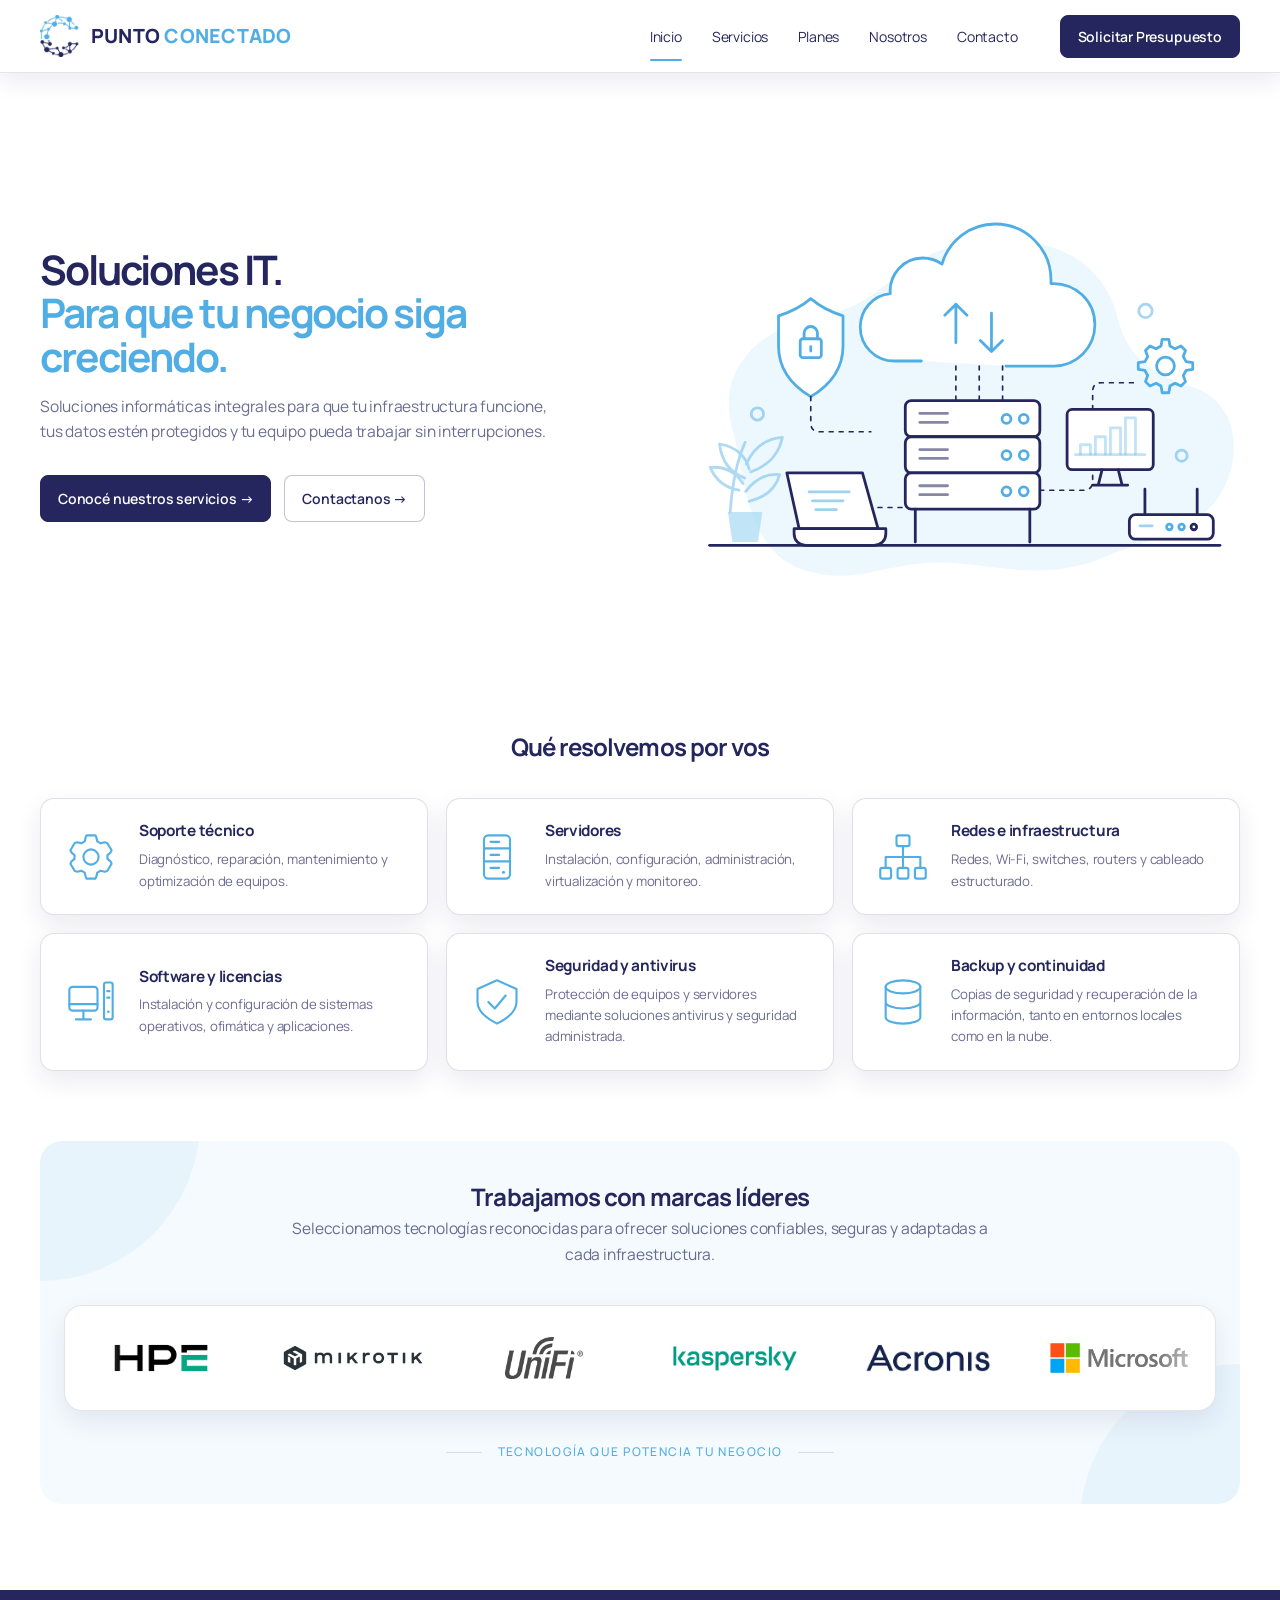
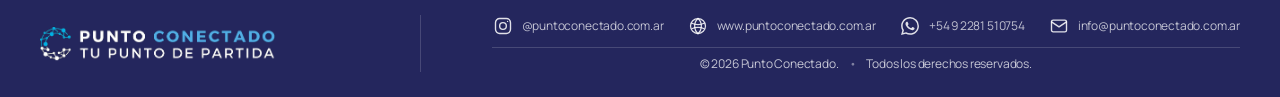
==== commit 04ac36b4: "v2.0.18 - Rediseñar página Contacto con canales y formulario ampliado" ====
--- a/index.html
+++ b/index.html
@@ -106,11 +106,6 @@
   <div class="container footer-top footer-two-column">
     <div class="footer-brand-block">
       <img class="" src="assets/PUNTO_CONECTADO_1_TRANSPARENTE.png" alt="" width="70%" loading="lazy">
-<!--       <a class="brand footer-brand" href="index.html" aria-label="Punto Conectado - inicio">
-        <img class="footer-brand-logo" src="assets/punto-conectado-symbol.png" alt="" width="1563" height="1563" loading="lazy">
-        <span class="brand-name">PUNTO <span>CONECTADO</span></span>
-      </a>
-      <p class="footer-brand-copy">TU PUNTO DE PARTIDA</p> -->
     </div>
     <div class="footer-contact-block">
       <div class="footer-contact-inner">
--- a/assets/styles.css
+++ b/assets/styles.css
@@ -277,25 +277,44 @@
 .about-specialty>div{min-width:0}
 .about-specialty .about-icon{width:32px;height:32px;flex-basis:32px}
 .about-specialty p{margin:0;color:var(--muted);font-size:.83rem}
-.contact-section{background:linear-gradient(180deg,rgba(81,174,229,.04),#fff)}
-.contact-grid{display:grid;grid-template-columns:.78fr 1.22fr;gap:22px}
-.contact-panel,.form-card{background:#fff;border:1px solid var(--line);border-radius:22px;padding:28px;box-shadow:var(--shadow)}
-.contact-row{display:flex;gap:12px;align-items:center;padding:14px 0;border-bottom:1px solid #eef2f6}
-.contact-row:last-of-type{border-bottom:0}
+.contact-section{background:#fff}
+.contact-intro{display:block;margin-bottom:34px;text-align:center}
+.contact-intro-main h1{margin:0 0 18px;color:var(--navy);font-size:var(--type-h1-size);font-weight:var(--type-weight-bold);line-height:1.04}
+.contact-intro-main h1 span{color:var(--blue)}
+.contact-intro-main p{max-width:650px;margin:0 auto;color:var(--muted);font-size:var(--type-body);line-height:1.7}
+.contact-shell{display:grid;grid-template-columns:minmax(0,.7fr) minmax(0,1.3fr);gap:clamp(22px,2.6vw,34px);align-items:stretch;width:100%;padding:clamp(24px,3vw,38px);border-radius:var(--radius);background:rgba(81,174,229,.075)}
+.contact-panel{min-width:0;padding:2px 0;background:transparent;border:0;box-shadow:none}
+.contact-illustration{display:block;width:100%;max-width:390px;height:auto;margin:0 0 18px}
+.contact-blob{fill:rgba(81,174,229,.10);stroke:none}
+.contact-art-line{fill:none;stroke:var(--blue);stroke-width:3;stroke-linecap:round;stroke-linejoin:round}
+.contact-chat-outline{stroke:var(--navy)}
+.contact-chat-copy{stroke:var(--blue)}
+.contact-user-outline{stroke:var(--navy)}
+.contact-art-dash{stroke-dasharray:7 9}
+.contact-art-dot{stroke-width:2.4}
+.contact-panel h2,.form-card h2{margin:0 0 9px;color:var(--navy);font-size:var(--type-h2-size);font-weight:var(--type-weight-bold)}
+.contact-panel-copy{margin:0 0 18px;color:var(--muted);font-size:var(--type-body);line-height:1.65}
+.contact-channels{border-top:1px solid var(--line)}
+.contact-row{display:flex;gap:12px;align-items:center;padding:15px 0;border-bottom:1px solid var(--line);color:var(--navy)}
+.contact-row:hover .contact-arrow{transform:translateX(3px)}
+.contact-row-copy{min-width:0;flex:1}
 .contact-row b,.contact-row small{display:block}
-.contact-row small{color:var(--muted);margin-top:2px}
-.contact-icon{width:42px;height:42px;border-radius:13px;display:grid;place-items:center;background:rgba(81,174,229,.12);color:var(--blue);flex:0 0 42px}
-.info-strip{margin-top:18px;padding:16px;border-radius:14px;background:rgba(81,174,229,.08);border:1px solid rgba(81,174,229,.30)}
-.info-strip b,.info-strip span{display:block;font-size:var(--type-meta);font-weight:var(--type-weight-regular)}
-.info-strip span{font-size:.85rem;color:var(--muted);margin-top:5px}
-.form-grid{display:grid;grid-template-columns:1fr 1fr;gap:15px}
-.form-grid label{display:flex;flex-direction:column;gap:7px;font-size:var(--type-small);font-weight:900}
+.contact-row b{font-size:var(--type-small)}
+.contact-row small{margin-top:3px;color:var(--muted);font-size:var(--type-meta);overflow-wrap:anywhere}
+.contact-icon{width:42px;height:42px;border-radius:12px;display:grid;place-items:center;background:transparent;color:var(--blue);flex:0 0 42px}
+.contact-arrow{flex:0 0 auto;color:var(--blue);font-size:1.25rem;transition:transform .18s ease}
+.form-card{min-width:0;width:100%;padding:clamp(26px,3vw,38px);background:#fff;border:1px solid var(--line);border-radius:calc(var(--radius) - 2px);box-shadow:0 4px 16px rgba(36,38,93,.045)}
+.form-card>.muted{margin:0 0 25px;line-height:1.6}
+.form-grid{display:grid;grid-template-columns:minmax(0,1fr) minmax(0,1fr);gap:17px 18px}
+.form-grid label{display:flex;min-width:0;flex-direction:column;gap:8px;color:var(--navy);font-size:var(--type-small);font-weight:var(--type-weight-medium)}
 .form-grid .full{grid-column:1/-1}
-.form-grid input,.form-grid select,.form-grid textarea{border:1px solid #cdd9e7;border-radius:10px;padding:12px 13px;background:#fff;outline:none;color:var(--ink)}
-.form-grid textarea{min-height:130px;resize:vertical}
-.form-grid input:focus,.form-grid select:focus,.form-grid textarea:focus{border-color:var(--blue);box-shadow:0 0 0 3px rgba(81,174,229,.18)}
-.form-trust{display:flex;gap:10px;align-items:flex-start;font-size:var(--type-meta);color:var(--muted);font-weight:600}
-.form-note{min-height:22px;margin:0;color:var(--navy);font-size:.8rem;font-weight:var(--type-weight-regular)}
+.form-grid input,.form-grid select,.form-grid textarea{width:100%;border:1px solid rgba(36,38,93,.2);border-radius:10px;padding:12px 13px;background:#fff;outline:none;color:var(--ink);font:inherit;font-weight:var(--type-weight-regular)}
+.form-grid input::placeholder,.form-grid textarea::placeholder{color:rgba(36,38,93,.48)}
+.form-grid textarea{min-height:128px;resize:vertical}
+.form-grid input:focus,.form-grid select:focus,.form-grid textarea:focus{border-color:var(--blue);box-shadow:0 0 0 3px rgba(81,174,229,.16)}
+.form-trust{display:flex;gap:9px;align-items:center;color:var(--muted);font-size:var(--type-meta);font-weight:var(--type-weight-regular)}
+.form-grid .btn{width:100%}
+.form-note{min-height:20px;margin:0;color:var(--navy);font-size:.8rem;font-weight:var(--type-weight-regular)}
 .site-footer{background:var(--navy-2);color:#fff;margin-top:0;font-family:"Manrope",ui-sans-serif,system-ui,sans-serif;font-weight:400;letter-spacing:-.012em;line-height:1.5}
 .site-footer .footer-top.footer-two-column{display:flex;align-items:center;gap:0;padding:25px 0}
 .site-footer .footer-brand-block{flex:0 0 clamp(300px,34%,380px);min-width:0;padding-right:clamp(28px,3.4vw,48px);align-self:stretch;display:flex;flex-direction:column;justify-content:center}
@@ -415,6 +434,20 @@
   .about-specialties-head{min-height:calc(6 * 1.58em + 12px)}
 }
 @media(max-width:1000px){
+  .contact-shell{grid-template-columns:minmax(0,.85fr) minmax(0,1.15fr);padding:26px;gap:24px}
+}
+@media(max-width:820px){
+  .contact-shell{grid-template-columns:1fr;gap:30px}
+  .contact-illustration{max-width:420px}
+}
+@media(max-width:600px){
+  .contact-shell{padding:20px 16px;border-radius:18px}
+  .contact-illustration{margin-bottom:12px}
+  .form-card{padding:22px 18px}
+  .form-grid{grid-template-columns:1fr}
+  .form-grid label,.form-grid .full{grid-column:1}
+}
+@media(max-width:1000px){
   .about-specialties-head{grid-template-columns:minmax(0,.9fr) minmax(0,1.1fr);gap:32px;min-height:0}
   .plans-intro-copy h1{font-size:var(--type-h1-size)}
   .site-header{--nav-height:68px}
@@ -425,7 +458,7 @@
   .site-header.open .nav-links a{padding:13px 0;width:100%;color:var(--navy)}
   .site-header.open .nav-links a.active:after{display:none}
   .site-header.open .nav-actions{display:flex;position:absolute;top:calc(var(--nav-height) + 261px);left:22px;right:22px;background:#fff;padding-bottom:18px;margin:0}
-  .hero-grid,.contact-grid{grid-template-columns:1fr}
+  .hero-grid{grid-template-columns:1fr}
   .about-grid{grid-template-columns:1fr;gap:28px}
   .about-visual{width:100%;max-width:520px;justify-self:center}
   .about-values{grid-template-columns:repeat(2,minmax(0,1fr))}
@@ -486,7 +519,7 @@
 .service-card .icon-badge svg,.work-section .icon-badge svg{width:var(--card-icon-size);height:var(--card-icon-size);max-width:100%;max-height:100%;stroke-width:var(--card-icon-stroke)}
 .icon-badge .icon-detail-half{stroke-width:calc(var(--card-icon-stroke) * 2)}
 .contact-icon--whatsapp svg{width:26px;height:26px;fill:currentColor;stroke:none}
-.form-trust svg{flex:0 0 15px;color:var(--sky);margin-top:1px}
+.form-trust svg{width:15px;height:15px;flex:0 0 15px;color:var(--sky);margin-top:1px}
 
 @media(max-width:1080px){
   .site-footer .footer-brand-block{flex-basis:280px;padding-right:28px}
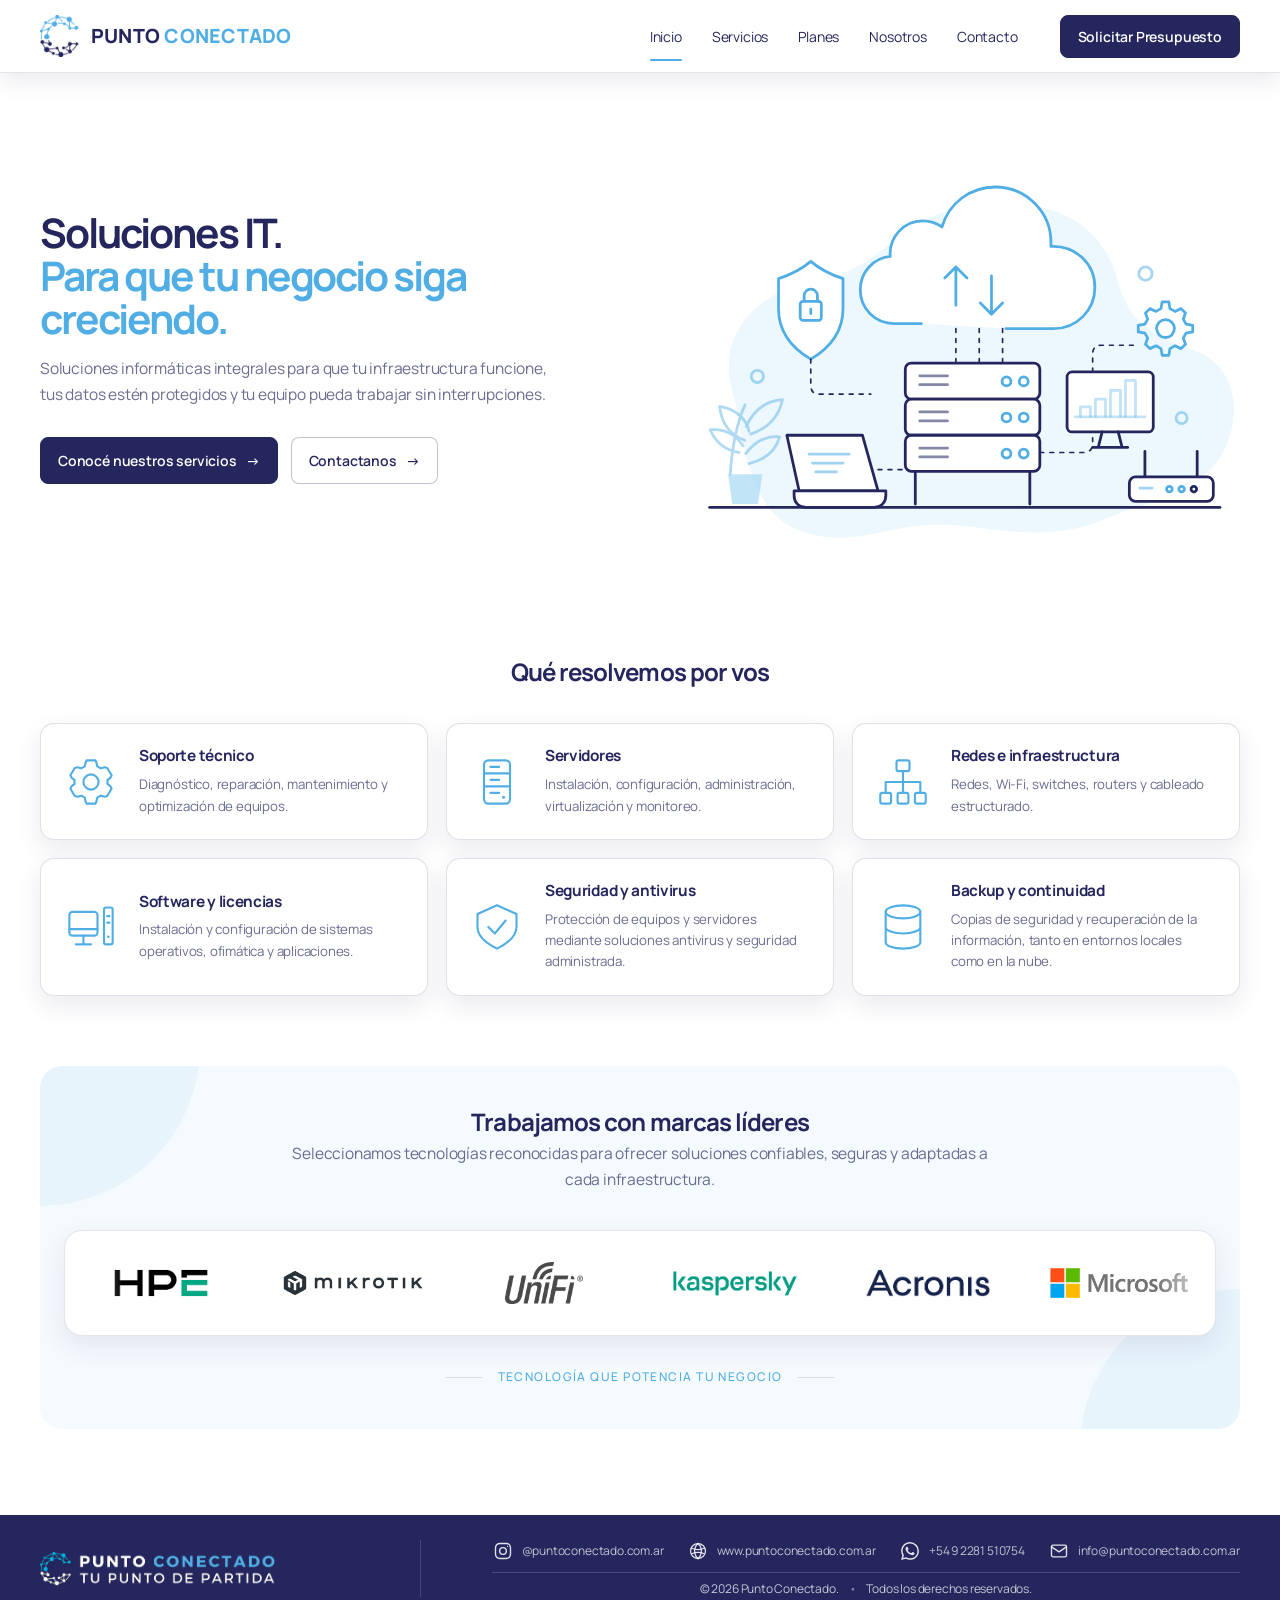
==== commit 8eb0d322: "v2.2.0 - Ampliar sistema de animaciones y microinteracciones del sitio" ====
--- a/index.html
+++ b/index.html
@@ -45,12 +45,12 @@
       <p class="lead">Soluciones informáticas integrales para que tu infraestructura funcione, tus datos estén protegidos y tu equipo pueda trabajar sin interrupciones.</p>
 
       <div class="hero-actions">
-        <a class="btn btn-primary" href="index.html#servicios">Conocé nuestros servicios →</a>
-        <a class="btn btn-outline" href="contacto.html">Contactanos →</a>
+        <a class="btn btn-primary btn-arrow-action" href="index.html#servicios">Conocé nuestros servicios <span class="btn-arrow" aria-hidden="true">→</span></a>
+        <a class="btn btn-outline btn-arrow-action" href="contacto.html">Contactanos <span class="btn-arrow" aria-hidden="true">→</span></a>
       </div>
     </div>
     <div class="hero-visual" aria-hidden="true">
-      <img src="assets/hero-infrastructure.svg" alt="">
+      <img src="assets/hero-infrastructure.svg" alt="" width="1000" height="650">
     </div>
   </div>
 </section>
@@ -105,7 +105,7 @@
 <footer class="site-footer">
   <div class="container footer-top footer-two-column">
     <div class="footer-brand-block">
-      <img class="" src="assets/PUNTO_CONECTADO_1_TRANSPARENTE.png" alt="" width="70%" loading="lazy">
+      <img class="footer-brand-image" src="assets/PUNTO_CONECTADO_1_TRANSPARENTE.png" alt="" width="1050" height="160" loading="lazy">
     </div>
     <div class="footer-contact-block">
       <div class="footer-contact-inner">
--- a/assets/styles.css
+++ b/assets/styles.css
@@ -10,9 +10,6 @@
   --line:rgba(36,38,93,.14);
   --soft:rgba(81,174,229,.06);
   --card:#ffffff;
-  --green:#51aee5;
-  --orange:#24265d;
-  --purple:#24265d;
   --shadow:0 10px 26px rgba(36,38,93,.091);
   --shadow-hover:0 14px 30px rgba(36,38,93,.13);
   --radius:22px;
@@ -52,14 +49,12 @@
 .container{width:min(calc(100% - 44px),var(--max));margin:auto}
 .section{padding:86px 0}
 #servicios{padding-top:0}
-.section-soft{background:linear-gradient(180deg,rgba(81,174,229,.06),#fff)}
-.eyebrow{display:inline-flex;padding:6px 10px;border-radius:999px;background:rgba(81,174,229,.12);border:1px solid rgba(81,174,229,.30);color:var(--navy);font-weight:800;font-size:.72rem;letter-spacing:.04em;text-transform:uppercase}
 h1{margin:0 0 16px;font-family:"Manrope",ui-sans-serif,system-ui,sans-serif;font-size:var(--type-h1-size);font-weight:var(--type-weight-bold);line-height:1.06;letter-spacing:-.05em}
 h1 .accent{color:var(--cyan);font:inherit;letter-spacing:inherit}
 h1 strong,h1 .accent{font-weight:inherit !important}
 h2{margin:0 0 12px;font-family:"Manrope",ui-sans-serif,system-ui,sans-serif;font-size:var(--type-h2-size);font-weight:var(--type-weight-bold);line-height:1.14;letter-spacing:-.038em}
 h2 strong{color:var(--blue)}
-h3{margin:0 0 8px;font-family:"Manrope",ui-sans-serif,system-ui,sans-serif;font-size:var(--type-component-size);font-weight:var(--type-weight-bold);line-height:1.3;letter-spacing:-.02em}
+h3,.price-head h2,.about-value h2{margin:0 0 8px;font-family:"Manrope",ui-sans-serif,system-ui,sans-serif;font-size:var(--type-component-size);font-weight:var(--type-weight-bold);line-height:1.3;letter-spacing:-.02em}
 p{margin-top:0;font-weight:var(--type-weight-regular);line-height:1.58}
 .lead{font-size:var(--type-body);line-height:1.65;color:var(--muted);max-width:700px;font-weight:var(--type-weight-regular);letter-spacing:-.012em}
 .muted{color:var(--muted)}
@@ -79,7 +74,6 @@
 .btn-primary:hover{transform:translateY(-1px);box-shadow:0 14px 30px rgba(81,174,229,.30)}
 .btn-outline{border-color:#b9c8db;background:#fff;color:var(--navy)}
 .btn-outline:hover{border-color:var(--blue);color:var(--blue-dark)}
-.btn-ghost{padding-inline:3px}
 .menu-btn{display:none;margin-left:auto;border:0;background:none;padding:8px;color:var(--navy)}
 .menu-btn span{display:block;width:25px;height:2px;background:currentColor;margin:5px 0;border-radius:2px}
 .section-title{text-align:center;margin-bottom:38px}
@@ -138,11 +132,11 @@
 .work-block-head p,.work-card p,.attention-card p{color:var(--muted);margin:0;line-height:1.6}
 .work-block-head p{font-size:.95rem;line-height:1.65}
 .work-grid{display:grid;grid-template-columns:repeat(3,minmax(0,1fr));grid-auto-rows:1fr;gap:22px}
-.work-card,.attention-card{position:relative;min-width:0;background:var(--card);border:1px solid var(--line);border-radius:var(--radius-sm);padding:28px;box-shadow:var(--shadow)}
+.work-card,.attention-card{position:relative;min-width:0;background:var(--card);border:1px solid var(--line);border-radius:var(--radius-sm);padding:28px;box-shadow:var(--shadow);transition:transform .22s ease,box-shadow .22s ease,border-color .22s ease}
 .work-card{display:flex;align-items:center;gap:20px;padding-block:32px}
 .work-copy{flex:1;min-width:0}
 .work-section .icon-badge{width:56px;height:56px;flex:0 0 56px}
-.attention-card h4{font-size:var(--type-component-size);line-height:1.35;font-weight:var(--type-weight-bold);margin:0}
+.attention-card h3{font-family:inherit;font-size:var(--type-component-size);line-height:1.35;font-weight:var(--type-weight-bold);letter-spacing:inherit;margin:0 0 8px}
 .work-heading{display:flex;justify-content:space-between;align-items:flex-start;gap:2px;margin-bottom:20px}
 .work-card h3{min-width:0;overflow-wrap:anywhere}
 .card p,.work-card p,.attention-card p,.app-card p,.price-card p{font-size:.83rem;font-weight:var(--type-weight-regular)}
@@ -152,16 +146,10 @@
 .attention-card::before{content:"";position:absolute;right:12px;bottom:12px;width:calc(100% - 24px);height:calc(100% - 24px);border-top-right-radius:var(--radius-sm);border-bottom-right-radius:var(--radius-sm);clip-path:polygon(70% 100%,72% 99.4%,73% 98.3%,74% 96%,75% 92%,76% 86%,77% 77%,78% 66%,79% 54%,80% 43%,81% 33.5%,82% 25.5%,83% 19%,84% 13.7%,85% 9.5%,86% 6.2%,87% 3.8%,88% 2.2%,89% 1.1%,90% .5%,91% .2%,92% .05%,94% 0%,96% 0%,98% 0%,100% 0%,100% 100%);background:var(--blue);opacity:.08;z-index:-2;pointer-events:none}
 .attention-card .icon-badge,.attention-copy{position:relative;z-index:1}
 .attention-copy{max-width:70%}
-.attention-card h4{margin-bottom:8px}
 .attention-decoration{position:absolute;right:32px;top:50%;transform:translateY(-50%);width:64px;height:64px;fill:none;stroke:currentColor;stroke-width:1.65;stroke-linecap:round;stroke-linejoin:round;color:var(--blue);opacity:.18;z-index:-1;pointer-events:none}
 .icon-badge{width:52px;height:52px;border-radius:15px;display:grid;place-items:center;color:var(--blue);font-weight:900;font-size:1.25rem;flex:0 0 52px}
-.icon-badge.green{color:var(--green)}
-.icon-badge.orange{color:var(--orange)}
-.icon-badge.purple{color:var(--purple)}
 .services-grid{display:grid;grid-template-columns:repeat(3,minmax(0,1fr));gap:18px}
 .card{background:#fff;border:1px solid var(--line);border-radius:var(--radius-sm);padding:22px;box-shadow:var(--shadow);transition:transform .22s ease,box-shadow .22s ease,border-color .22s ease}
-.card:hover,.price-card:hover,.app-card:hover{transform:translateY(-4px);border-color:rgba(81,174,229,.42)}
-.card:hover,.price-card:hover{box-shadow:var(--shadow-hover)}
 .service-card{display:flex;align-items:center;gap:20px}
 .service-card .icon-badge{width:56px;height:56px;flex-basis:56px}
 .service-copy{flex:1;min-width:0}
@@ -171,7 +159,7 @@
 .apps-block h2{margin-bottom:8px}
 .apps-block .lead{color:rgba(255,255,255,.84);max-width:none}
 .apps-grid{display:grid;grid-template-columns:repeat(2,minmax(0,1fr));grid-auto-rows:1fr;gap:16px;position:relative;z-index:1}
-.app-card{display:grid;grid-template-columns:80px minmax(0,1fr);gap:20px;align-items:start;background:#fff;color:var(--ink);border:1px solid rgba(255,255,255,.35);border-radius:18px;padding:22px;box-shadow:var(--shadow)}
+.app-card{display:grid;grid-template-columns:80px minmax(0,1fr);gap:20px;align-items:start;background:#fff;color:var(--ink);border:1px solid rgba(255,255,255,.35);border-radius:18px;padding:22px;box-shadow:var(--shadow);transition:transform .22s ease,box-shadow .22s ease,border-color .22s ease}
 .app-card.app-featured{background:#fff}
 .app-logo-box{width:80px;height:80px;border-radius:22px;display:grid;place-items:center;flex:0 0 80px;overflow:hidden;background:transparent;border:1px solid rgba(36,38,93,.08)}
 .app-logo-image{display:block;max-width:100%;max-height:100%;object-fit:contain}
@@ -235,6 +223,7 @@
 .selectors{display:grid;gap:10px;margin-top:auto;margin-bottom:18px}
 .selectors label{font-size:var(--type-small);color:var(--muted);font-weight:800}
 .selectors select{width:100%;margin-top:6px;border:1px solid #cdd9e7;border-radius:10px;padding:11px 12px;background:#fff;color:var(--ink);outline:none}
+.selectors select:focus-visible{border-color:var(--navy);outline:2px solid var(--navy);outline-offset:2px}
 .plan-btn{width:100%}
 .pricing-note{margin-top:18px;border:1px solid rgba(81,174,229,.30);background:transparent;color:var(--muted);border-radius:12px;padding:12px 15px;font-size:.8rem;font-weight:var(--type-weight-regular)}
 #nosotros{position:relative;isolation:isolate;overflow:hidden}
@@ -261,10 +250,10 @@
 .about-orbit-card--3{bottom:8%;left:0}
 .about-orbit-card--4{bottom:8%;right:0}
 .about-values{display:grid;grid-template-columns:repeat(4,minmax(0,1fr));grid-auto-rows:1fr;margin:28px 0 44px;gap:16px}
-.about-value{display:flex;align-items:center;gap:12px;padding:18px 16px;background:var(--card);border:1px solid var(--line);border-radius:var(--radius-sm);box-shadow:0 4px 14px rgba(36,38,93,.055)}
+.about-value{display:flex;align-items:center;gap:12px;padding:18px 16px;background:var(--card);border:1px solid var(--line);border-radius:var(--radius-sm);box-shadow:0 4px 14px rgba(36,38,93,.055);transition:transform .22s ease,box-shadow .22s ease,border-color .22s ease}
 .about-value-icon{display:grid;place-items:center;flex:0 0 52px;width:52px;height:52px;border-radius:12px}
 .about-value-icon .about-icon{width:30px;height:30px}
-.about-value h3{margin-bottom:5px}
+.about-value h2{margin-bottom:5px}
 .about-value p{margin:0;color:var(--muted);font-size:.83rem;line-height:1.5}
 .about-specialties{--specialty-gap:16px;padding:34px;border-radius:var(--radius);background:linear-gradient(120deg,rgba(81,174,229,.09),rgba(81,174,229,.035))}
 .about-specialties-head{display:grid;grid-template-columns:minmax(0,calc((100% - 2 * var(--specialty-gap)) / 3 + var(--specialty-gap) / 2 - .5px)) minmax(0,1fr);align-items:center;min-height:calc(5 * 1.58em + 12px);margin-bottom:26px}
@@ -273,7 +262,7 @@
 .about-specialties-copy p{color:var(--muted);margin-bottom:12px}
 .about-specialties-copy p:last-child{margin-bottom:0}
 .about-specialties-grid{display:grid;grid-template-columns:repeat(3,minmax(0,1fr));gap:var(--specialty-gap)}
-.about-specialty{display:flex;align-items:flex-start;gap:14px;padding:20px 16px;background:var(--card);border:1px solid var(--line);border-radius:var(--radius-sm)}
+.about-specialty{display:flex;align-items:flex-start;gap:14px;padding:20px 16px;background:var(--card);border:1px solid var(--line);border-radius:var(--radius-sm);transition:transform .22s ease,box-shadow .22s ease,border-color .22s ease}
 .about-specialty>div{min-width:0}
 .about-specialty .about-icon{width:32px;height:32px;flex-basis:32px}
 .about-specialty p{margin:0;color:var(--muted);font-size:.83rem}
@@ -303,26 +292,23 @@
 .contact-row small{margin-top:3px;color:var(--muted);font-size:var(--type-meta);overflow-wrap:anywhere}
 .contact-icon{width:42px;height:42px;border-radius:12px;display:grid;place-items:center;background:transparent;color:var(--blue);flex:0 0 42px}
 .contact-arrow{flex:0 0 auto;color:var(--blue);font-size:1.25rem;transition:transform .18s ease}
-.form-card{min-width:0;width:100%;padding:clamp(26px,3vw,38px);background:#fff;border:1px solid var(--line);border-radius:calc(var(--radius) - 2px);box-shadow:0 4px 16px rgba(36,38,93,.045)}
-.form-card>.muted{margin:0 0 25px;line-height:1.6}
-.form-grid{display:grid;grid-template-columns:minmax(0,1fr) minmax(0,1fr);gap:17px 18px}
-.form-grid label{display:flex;min-width:0;flex-direction:column;gap:8px;color:var(--navy);font-size:var(--type-small);font-weight:var(--type-weight-medium)}
+.form-card{display:flex;flex-direction:column;min-width:0;width:100%;padding:18px clamp(26px,3vw,38px);background:#fff;border:1px solid var(--line);border-radius:calc(var(--radius) - 2px);box-shadow:0 4px 16px rgba(36,38,93,.045)}
+.form-card>.muted{margin:0 0 12px;line-height:1.6}
+.form-grid{display:grid;flex:1;grid-template-columns:minmax(0,1fr) minmax(0,1fr);grid-template-rows:repeat(3,auto) minmax(min-content,1fr) auto auto auto;gap:10px 18px}
+.form-grid label{display:flex;min-width:0;flex-direction:column;gap:4px;color:var(--navy);font-size:var(--type-small);font-weight:var(--type-weight-medium)}
 .form-grid .full{grid-column:1/-1}
-.form-grid input,.form-grid select,.form-grid textarea{width:100%;border:1px solid rgba(36,38,93,.2);border-radius:10px;padding:12px 13px;background:#fff;outline:none;color:var(--ink);font:inherit;font-weight:var(--type-weight-regular)}
+.form-grid input,.form-grid select,.form-grid textarea{width:100%;border:1px solid rgba(36,38,93,.2);border-radius:10px;padding:9px 13px;background:#fff;outline:none;color:var(--ink);font:inherit;font-weight:var(--type-weight-regular);transition:border-color .2s ease,box-shadow .2s ease,background-color .2s ease}
 .form-grid input::placeholder,.form-grid textarea::placeholder{color:rgba(36,38,93,.48)}
-.form-grid textarea{min-height:128px;resize:vertical}
+.form-grid textarea{flex:1 0 auto;min-height:68px;resize:vertical}
 .form-grid input:focus,.form-grid select:focus,.form-grid textarea:focus{border-color:var(--blue);box-shadow:0 0 0 3px rgba(81,174,229,.16)}
 .form-trust{display:flex;gap:9px;align-items:center;color:var(--muted);font-size:var(--type-meta);font-weight:var(--type-weight-regular)}
 .form-grid .btn{width:100%}
-.form-note{min-height:20px;margin:0;color:var(--navy);font-size:.8rem;font-weight:var(--type-weight-regular)}
+.form-note{margin:0;color:var(--navy);font-size:.8rem;font-weight:var(--type-weight-regular)}
 .site-footer{background:var(--navy-2);color:#fff;margin-top:0;font-family:"Manrope",ui-sans-serif,system-ui,sans-serif;font-weight:400;letter-spacing:-.012em;line-height:1.5}
 .site-footer .footer-top.footer-two-column{display:flex;align-items:center;gap:0;padding:25px 0}
 .site-footer .footer-brand-block{flex:0 0 clamp(300px,34%,380px);min-width:0;padding-right:clamp(28px,3.4vw,48px);align-self:stretch;display:flex;flex-direction:column;justify-content:center}
+.site-footer .footer-brand-image{width:70%;height:auto}
 .site-footer .footer-brand{color:#fff}
-/* Center the symbol on the name + tagline without moving either text line.
-   Uses the brand line height, tagline line height and its 10px overlap below. */
-.footer-brand-logo{filter:url("logo-footer-colors.svg#footer-colors");transform:translateY(calc((var(--brand-icon-size) - 1.22rem * 1.5) / 4 + (.76rem * 1.55 - 10px) / 2))}
-.site-footer .footer-brand-copy{margin:-10px 0 0 calc(var(--brand-icon-size) + var(--brand-gap));font-size:.76rem;line-height:1.55;color:rgba(255,255,255,.72)}
 .site-footer .footer-contact-block{flex:1 1 auto;min-width:0;align-self:stretch;display:flex;flex-direction:column;justify-content:center;border-left:1px solid rgba(255,255,255,.16);padding-left:clamp(28px,3.4vw,48px)}
 .site-footer .footer-contact-inner{width:max-content;max-width:100%;margin-left:auto}
 .site-footer .footer-contact-grid{display:flex;align-items:center;justify-content:flex-end;gap:clamp(16px,1.8vw,26px);flex-wrap:nowrap;width:max-content;max-width:100%}
@@ -341,8 +327,29 @@
 .site-footer .footer-contact-meta>span+span::before{content:"\2022";display:inline-block;margin-right:10px;color:rgba(255,255,255,.42)}
 .toast{position:fixed;right:20px;bottom:20px;max-width:360px;padding:13px 16px;background:var(--navy);color:#fff;border-radius:12px;box-shadow:0 18px 40px rgba(0,0,0,.18);transform:translateY(20px);opacity:0;pointer-events:none;transition:.2s;z-index:100}
 .toast.show{transform:none;opacity:1}
-.reveal{opacity:0;transform:translateY(18px);transition:opacity .55s ease,transform .55s ease}
-.reveal.visible{opacity:1;transform:none}
+.reveal{opacity:1;transform:none;transition:opacity .55s ease,transform .55s ease}
+.reveal.reveal-ready{opacity:0;transform:translateY(14px)}
+.reveal.reveal-ready.visible{opacity:1;transform:var(--reveal-final-transform,none)}
+.section-heading-sequence-ready .section-heading-title,.section-heading-sequence-ready .section-heading-description{opacity:0;transform:translateY(10px);transition:opacity .5s ease,transform .5s ease}
+.section-heading-sequence-ready .section-heading-description{transition-delay:90ms}
+.section-heading-sequence-ready.section-heading-sequence-visible .section-heading-title,.section-heading-sequence-ready.section-heading-sequence-visible .section-heading-description{opacity:1;transform:none}
+.contact-channels.contact-sequence-ready .contact-row{opacity:0;transform:translateY(8px);transition:opacity .42s ease,transform .42s ease}
+.contact-channels.contact-sequence-ready.contact-sequence-visible .contact-row{opacity:1;transform:none}
+.contact-channels.contact-sequence-ready .contact-row:nth-child(1){transition-delay:0ms}
+.contact-channels.contact-sequence-ready .contact-row:nth-child(2){transition-delay:160ms}
+.contact-channels.contact-sequence-ready .contact-row:nth-child(3){transition-delay:320ms}
+.about-network.about-orbit-sequence-ready .about-orbit-card{opacity:0;transform:translateY(8px);transition:opacity .42s ease,transform .42s ease}
+.about-network.about-orbit-sequence-ready.about-orbit-sequence-visible .about-orbit-card{opacity:1;transform:none}
+.about-network.about-orbit-sequence-ready .about-orbit-card--1{transition-delay:220ms}
+.about-network.about-orbit-sequence-ready .about-orbit-card--2{transition-delay:380ms}
+.about-network.about-orbit-sequence-ready .about-orbit-card--4{transition-delay:540ms}
+.about-network.about-orbit-sequence-ready .about-orbit-card--3{transition-delay:700ms}
+.card:hover,.work-card:hover,.attention-card:hover,.app-card:hover,.price-card:hover,.about-value:hover,.about-specialty:hover{--reveal-final-transform:translateY(-4px);transform:translateY(-4px);border-color:rgba(81,174,229,.42);box-shadow:var(--shadow-hover)}
+.card .icon-badge svg,.work-card .icon-badge svg,.attention-card .icon-badge svg,.price-card .icon-badge svg,.about-value .about-icon,.about-specialty>.about-icon{transform-origin:center;transition:transform .25s ease}
+.card:hover .icon-badge svg,.work-card:hover .icon-badge svg,.attention-card:hover .icon-badge svg,.price-card:hover .icon-badge svg,.about-value:hover .about-icon,.about-specialty:hover>.about-icon{transform:translateY(-2px) scale(1.03)}
+.btn-arrow{display:inline-block;transform:translateX(0);transition:transform .2s ease}
+.btn-arrow-action:hover .btn-arrow{transform:translateX(4px)}
+html.motion-reset *,html.motion-reset *::before,html.motion-reset *::after{transition:none!important;animation:none!important}
 
 .nav-budget-btn{border:1px solid var(--navy);
   background:var(--navy);
@@ -369,7 +376,7 @@
   grid-template-columns:1.03fr .97fr;
   align-items:center;
   gap:54px;
-  min-height:660px;
+  height:585px;
   padding:52px 0 58px;
   position:relative;
   z-index:1;
@@ -377,19 +384,6 @@
 
 .hero-copy{
   max-width:680px;
-}
-
-.hero-copy .eyebrow{
-  display:inline-flex;
-  padding:7px 13px;
-  border-radius:999px;
-  background:linear-gradient(135deg,var(--navy),var(--navy-2));
-  border:1px solid var(--cyan);
-  color:#fff;
-  font-weight:400;
-  font-size:.88rem;
-  letter-spacing:.02em;
-  text-transform:none;
 }
 
 .hero-copy .lead{max-width:520px}
@@ -433,17 +427,22 @@
 @media(min-width:1001px) and (max-width:1080px){
   .about-specialties-head{min-height:calc(6 * 1.58em + 12px)}
 }
+@media(min-width:821px) and (max-width:1080px){
+  .form-card>.muted{margin-bottom:8px}
+  .form-grid{row-gap:6px}
+}
 @media(max-width:1000px){
   .contact-shell{grid-template-columns:minmax(0,.85fr) minmax(0,1.15fr);padding:26px;gap:24px}
 }
 @media(max-width:820px){
   .contact-shell{grid-template-columns:1fr;gap:30px}
   .contact-illustration{max-width:420px}
+  .form-grid{flex:initial;grid-template-rows:none}
 }
 @media(max-width:600px){
   .contact-shell{padding:20px 16px;border-radius:18px}
   .contact-illustration{margin-bottom:12px}
-  .form-card{padding:22px 18px}
+  .form-card{padding:18px}
   .form-grid{grid-template-columns:1fr}
   .form-grid label,.form-grid .full{grid-column:1}
 }
@@ -458,12 +457,11 @@
   .site-header.open .nav-links a{padding:13px 0;width:100%;color:var(--navy)}
   .site-header.open .nav-links a.active:after{display:none}
   .site-header.open .nav-actions{display:flex;position:absolute;top:calc(var(--nav-height) + 261px);left:22px;right:22px;background:#fff;padding-bottom:18px;margin:0}
-  .hero-grid{grid-template-columns:1fr}
+  .hero-grid{grid-template-columns:1fr;row-gap:24px;height:auto}
   .about-grid{grid-template-columns:1fr;gap:28px}
   .about-visual{width:100%;max-width:520px;justify-self:center}
   .about-values{grid-template-columns:repeat(2,minmax(0,1fr))}
   .about-specialties-grid{grid-template-columns:1fr}
-  .hero-grid{min-height:auto}
   .services-grid{grid-template-columns:repeat(2,1fr)}
   .pricing-grid{grid-template-columns:1fr;max-width:660px;margin:auto}
   .apps-grid{grid-template-columns:1fr}
@@ -514,6 +512,7 @@
 #servicios .btn,#servicios-integrales .btn,#planes .btn,#contacto .btn{font-family:"Manrope",ui-sans-serif,system-ui,sans-serif;font-weight:600}
 #planes .featured .btn-primary,#contacto .form-grid .btn-primary{background:var(--navy);color:#fff;box-shadow:none}
 #planes .featured .btn-primary:hover,#contacto .form-grid .btn-primary:hover{transform:translateY(-1px);box-shadow:0 13px 28px rgba(81,174,229,.36)}
+.btn.btn-arrow-action:hover{transform:none!important}
 .contact-icon svg,.work-section .icon-badge svg,.service-card .icon-badge svg,.price-head .icon-badge svg{display:block;fill:none;stroke:currentColor;stroke-linecap:round;stroke-linejoin:round}
 .contact-icon svg{width:30px;height:30px;stroke-width:1.7}
 .service-card .icon-badge svg,.work-section .icon-badge svg{width:var(--card-icon-size);height:var(--card-icon-size);max-width:100%;max-height:100%;stroke-width:var(--card-icon-stroke)}
@@ -549,6 +548,9 @@
 @media(prefers-reduced-motion:reduce){
   html{scroll-behavior:auto}
   *{animation-duration:.01ms!important;animation-iteration-count:1!important;transition-duration:.01ms!important}
+  .reveal,.reveal.reveal-ready,.section-heading-title,.section-heading-description{opacity:1!important;transform:none!important}
+  .btn-arrow-action:hover .btn-arrow,.card:hover,.work-card:hover,.attention-card:hover,.app-card:hover,.price-card:hover,.about-value:hover,.about-specialty:hover,.card:hover .icon-badge svg,.work-card:hover .icon-badge svg,.attention-card:hover .icon-badge svg,.price-card:hover .icon-badge svg,.about-value:hover .about-icon,.about-specialty:hover>.about-icon{transform:none!important}
+  .contact-channels.contact-sequence-ready .contact-row{opacity:1!important;transform:none!important;transition:none!important}
   .brands-marquee{-webkit-mask-image:none;mask-image:none}
   .brands-track{width:100%;min-width:0;animation:none;transform:none;will-change:auto}
   .brands-grid{display:grid;grid-template-columns:repeat(auto-fit,minmax(140px,1fr));width:100%}
@@ -586,6 +588,6 @@
 @media(max-width:768px){:root{--type-h1-size:2.02rem;--type-h2-size:1.5rem;--type-cta:1.375rem}}
 @media(max-width:480px){
   :root{--type-h1-size:1.88rem;--type-h2-size:1.4rem}
-  h3{font-size:.92rem}
+  h3,.price-head h2,.about-value h2{font-size:.92rem}
   .about-values{grid-template-columns:1fr}
 }
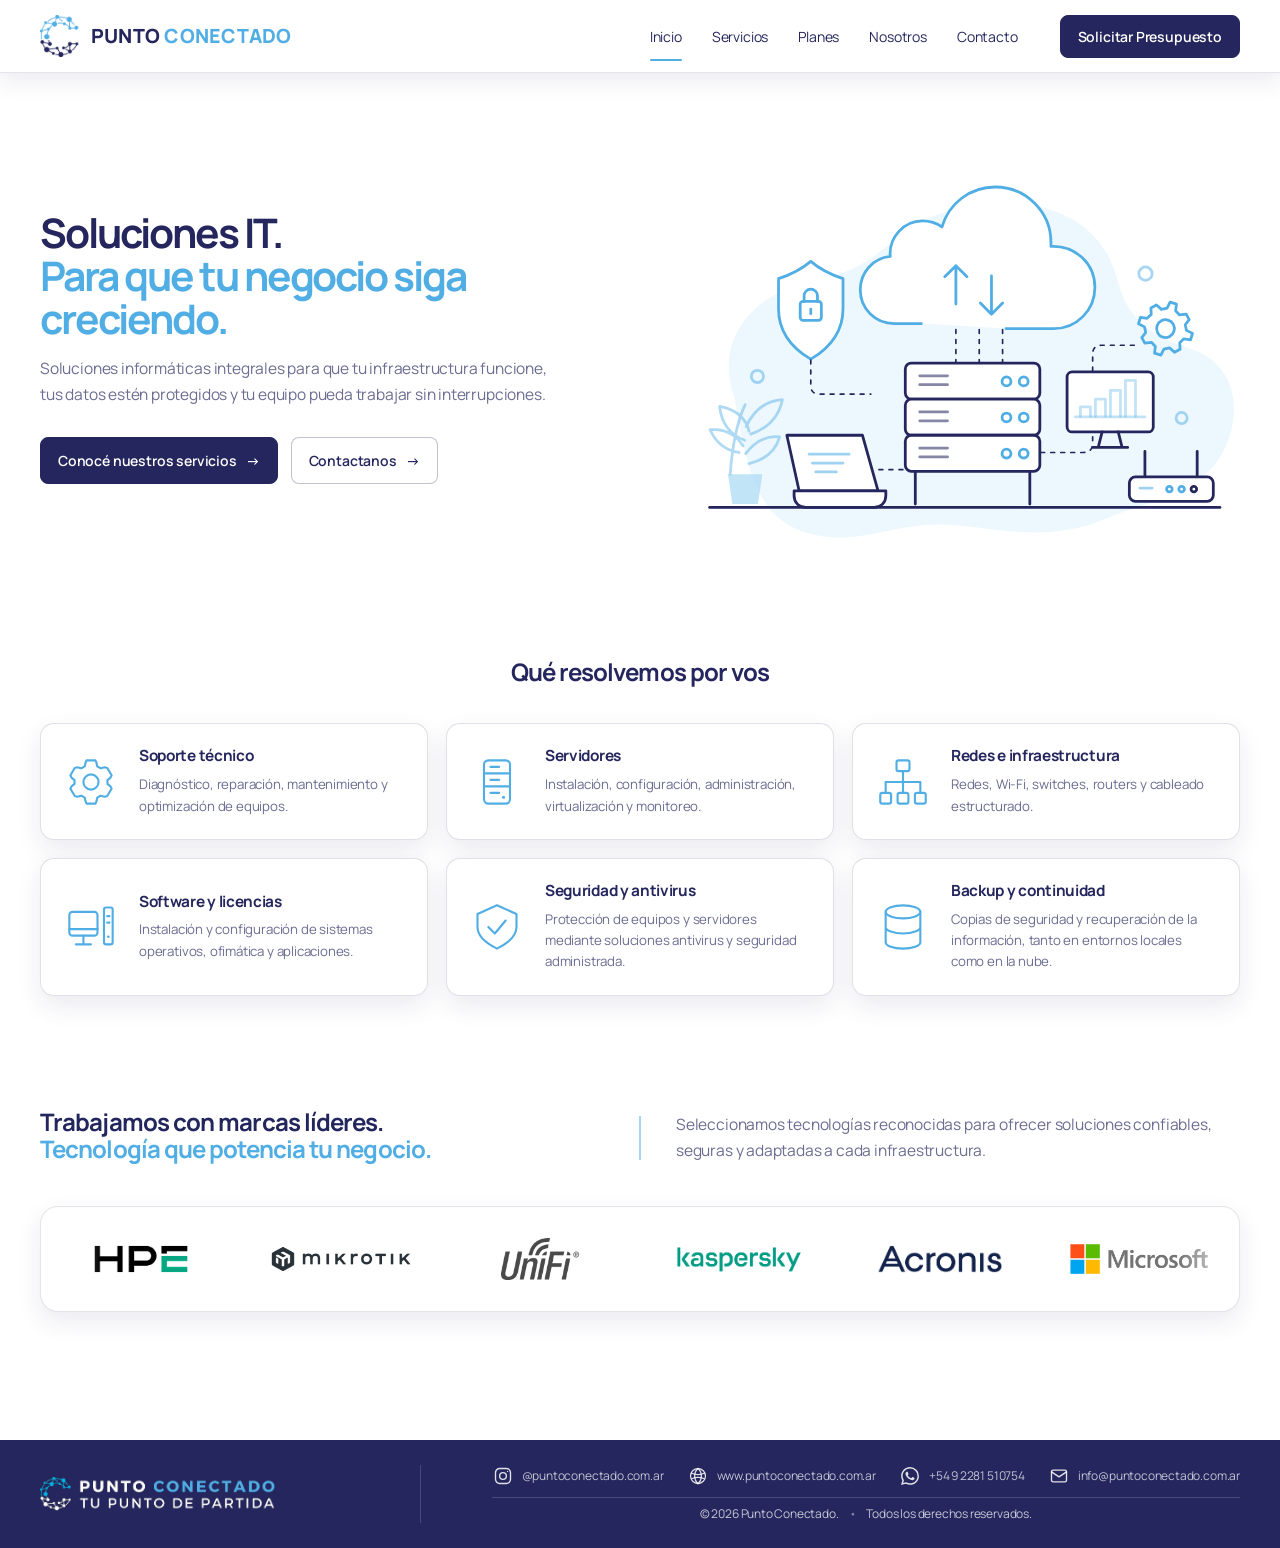
==== commit 8d4e9a03: "v2.3.6 - Rediseñar encabezado de marcas líderes en Inicio" ====
--- a/index.html
+++ b/index.html
@@ -70,8 +70,11 @@
     </div>
 
     <section id="marcas" class="brands-section" aria-labelledby="brands-title">
-      <div class="section-title">
-        <h2 id="brands-title">Trabajamos con marcas líderes</h2>
+      <div class="section-title brands-head">
+        <h2 id="brands-title">
+          <span>Trabajamos con marcas líderes.</span>
+          <span class="brands-title-accent">Tecnología que potencia tu negocio.</span>
+        </h2>
         <p class="lead">Seleccionamos tecnologías reconocidas para ofrecer soluciones confiables, seguras y adaptadas a cada infraestructura.</p>
       </div>
       <div class="brands-carousel">
@@ -96,7 +99,6 @@
           </div>
         </div>
       </div>
-      <p class="brands-closing">TECNOLOGÍA QUE POTENCIA TU NEGOCIO</p>
     </section>
   </div>
 </section>
--- a/assets/styles.css
+++ b/assets/styles.css
@@ -81,10 +81,13 @@
 .section-title.left{text-align:left;margin-bottom:22px}
 .section-title .lead{margin-inline:auto}
 .section-title.left .lead{margin-inline:0}
-.brands-section{margin-top:70px;padding:42px 24px;background:var(--soft);border-radius:var(--radius);position:relative;overflow:hidden;isolation:isolate}
-.brands-section::before,.brands-section::after{content:"";position:absolute;width:320px;height:320px;border-radius:50%;background:var(--blue);opacity:.08;pointer-events:none;z-index:-1}
-.brands-section::before{top:-180px;left:-160px}
-.brands-section::after{bottom:-180px;right:-160px}
+.brands-section{margin-top:70px;padding:42px 0;background:transparent;border-radius:var(--radius)}
+.brands-head{display:grid;grid-template-columns:minmax(0,1fr) minmax(0,1fr);column-gap:clamp(40px,6vw,72px);align-items:center;position:relative;margin-bottom:38px;text-align:left}
+.brands-head::after{content:"";position:absolute;left:50%;top:50%;width:1px;height:72%;background:var(--sky);transform:translate(-50%,-50%);pointer-events:none}
+.brands-head h2{grid-column:1;margin:0;color:#22265D;text-align:left}
+.brands-head h2>span{display:block}
+.brands-head h2 .brands-title-accent{color:#51AEE5}
+.brands-head .lead{grid-column:2;align-self:center;margin:0;max-width:none;text-align:left}
 .brands-carousel{--brand-cell:190px;padding:18px 0;background:var(--card);border:1px solid rgba(36,38,93,.12);border-radius:18px;box-shadow:var(--shadow);overflow:hidden}
 .brands-marquee{width:100%;overflow:hidden;-webkit-mask-image:linear-gradient(to right,transparent 0,#000 5%,#000 95%,transparent 100%);mask-image:linear-gradient(to right,transparent 0,#000 5%,#000 95%,transparent 100%)}
 .brands-track{display:flex;width:max-content;min-width:200%;animation:brands-marquee 34s linear infinite;will-change:transform}
@@ -112,8 +115,6 @@
   .brand-logo{height:60px;padding-inline:14px}
   .brands-track{animation-duration:26s}
 }
-.brands-closing{display:flex;align-items:center;justify-content:center;gap:16px;margin:32px 0 0;color:var(--blue);font-size:.75rem;font-weight:500;letter-spacing:.12em;text-align:center}
-.brands-closing::before,.brands-closing::after{content:"";flex:0 1 36px;height:1px;background:var(--line)}
 .services-intro{display:grid;grid-template-columns:minmax(0,1fr) max-content;align-items:start;gap:32px;margin-bottom:48px}
 .services-intro-copy{min-width:0}
 .services-intro-copy h1{text-wrap:balance}
@@ -239,10 +240,12 @@
 .about-handwritten svg{position:absolute;bottom:0;left:0;width:100%;height:24px;fill:none;stroke:var(--sky);stroke-width:2;stroke-linecap:round}
 .about-network{position:relative;aspect-ratio:5 / 4;width:100%;max-width:520px;margin:auto}
 .about-network-art{display:block;width:100%;height:100%}
-.about-identity{position:absolute;left:50%;top:50%;transform:translate(-50%,-50%);width:30%;text-align:center}
-.about-identity img{width:76%;height:auto;margin:0 auto}
+.about-identity{position:absolute;left:50%;top:50%;transform:translate(-50%,-50%);width:30%;text-align:center;perspective:700px}
+.about-identity img{width:76%;height:auto;margin:0 auto;transform-origin:center;transform-style:preserve-3d;backface-visibility:hidden}
+.about-identity:hover img{animation:about-logo-transverse .75s ease-in-out 1}
+@keyframes about-logo-transverse{0%,100%{transform:rotateY(0deg)}30%{transform:rotateY(20deg)}65%{transform:rotateY(-16deg)}}
 .about-icon{display:block;width:36px;height:36px;flex:0 0 36px;fill:none;stroke:currentColor;stroke-width:1.2;stroke-linecap:round;stroke-linejoin:round;color:var(--sky)}
-.about-orbit-card{position:absolute;display:flex;flex-direction:column;justify-content:center;align-items:center;width:32%;height:29%;padding:14px 8px;background:var(--card);border:1px solid var(--line);border-radius:var(--radius-sm);box-shadow:0 4px 14px rgba(36,38,93,.055);text-align:center}
+.about-orbit-card{position:absolute;display:flex;flex-direction:column;justify-content:center;align-items:center;width:32%;height:29%;padding:14px 8px;background:var(--card);border:1px solid var(--line);border-radius:100px;box-shadow:0 4px 14px rgba(36,38,93,.055);text-align:center}
 .about-orbit-card .about-icon{margin:0 auto 8px}
 .about-orbit-card p{margin:0;color:var(--navy);font-size:clamp(.72rem,1vw,.85rem);line-height:1.4;font-weight:var(--type-weight-medium)}
 .about-orbit-card--1{top:8%;left:0}
@@ -255,7 +258,7 @@
 .about-value-icon .about-icon{width:30px;height:30px}
 .about-value h2{margin-bottom:5px}
 .about-value p{margin:0;color:var(--muted);font-size:.83rem;line-height:1.5}
-.about-specialties{--specialty-gap:16px;padding:34px;border-radius:var(--radius);background:linear-gradient(120deg,rgba(81,174,229,.09),rgba(81,174,229,.035))}
+.about-specialties{--specialty-gap:16px;padding:0;border-radius:var(--radius)}
 .about-specialties-head{display:grid;grid-template-columns:minmax(0,calc((100% - 2 * var(--specialty-gap)) / 3 + var(--specialty-gap) / 2 - .5px)) minmax(0,1fr);align-items:center;min-height:calc(5 * 1.58em + 12px);margin-bottom:26px}
 .about-specialties-head h2{margin-bottom:0}
 .about-specialties-copy{padding-left:32px;border-left:1px solid rgba(81,174,229,.3)}
@@ -271,7 +274,7 @@
 .contact-intro-main h1{margin:0 0 18px;color:var(--navy);font-size:var(--type-h1-size);font-weight:var(--type-weight-bold);line-height:1.04}
 .contact-intro-main h1 span{color:var(--blue)}
 .contact-intro-main p{max-width:650px;margin:0 auto;color:var(--muted);font-size:var(--type-body);line-height:1.7}
-.contact-shell{display:grid;grid-template-columns:minmax(0,.7fr) minmax(0,1.3fr);gap:clamp(22px,2.6vw,34px);align-items:stretch;width:100%;padding:clamp(24px,3vw,38px);border-radius:var(--radius);background:rgba(81,174,229,.075)}
+.contact-shell{display:grid;grid-template-columns:minmax(0,.7fr) minmax(0,1.3fr);gap:clamp(22px,2.6vw,34px);align-items:stretch;width:100%;padding:clamp(24px,3vw,38px);border-radius:var(--radius)}
 .contact-panel{min-width:0;padding:2px 0;background:transparent;border:0;box-shadow:none}
 .contact-illustration{display:block;width:100%;max-width:390px;height:auto;margin:0 0 18px}
 .contact-blob{fill:rgba(81,174,229,.10);stroke:none}
@@ -338,15 +341,22 @@
 .contact-channels.contact-sequence-ready .contact-row:nth-child(1){transition-delay:0ms}
 .contact-channels.contact-sequence-ready .contact-row:nth-child(2){transition-delay:160ms}
 .contact-channels.contact-sequence-ready .contact-row:nth-child(3){transition-delay:320ms}
-.about-network.about-orbit-sequence-ready .about-orbit-card{opacity:0;transform:translateY(8px);transition:opacity .42s ease,transform .42s ease}
-.about-network.about-orbit-sequence-ready.about-orbit-sequence-visible .about-orbit-card{opacity:1;transform:none}
-.about-network.about-orbit-sequence-ready .about-orbit-card--1{transition-delay:220ms}
-.about-network.about-orbit-sequence-ready .about-orbit-card--2{transition-delay:380ms}
-.about-network.about-orbit-sequence-ready .about-orbit-card--4{transition-delay:540ms}
-.about-network.about-orbit-sequence-ready .about-orbit-card--3{transition-delay:700ms}
-.card:hover,.work-card:hover,.attention-card:hover,.app-card:hover,.price-card:hover,.about-value:hover,.about-specialty:hover{--reveal-final-transform:translateY(-4px);transform:translateY(-4px);border-color:rgba(81,174,229,.42);box-shadow:var(--shadow-hover)}
-.card .icon-badge svg,.work-card .icon-badge svg,.attention-card .icon-badge svg,.price-card .icon-badge svg,.about-value .about-icon,.about-specialty>.about-icon{transform-origin:center;transition:transform .25s ease}
-.card:hover .icon-badge svg,.work-card:hover .icon-badge svg,.attention-card:hover .icon-badge svg,.price-card:hover .icon-badge svg,.about-value:hover .about-icon,.about-specialty:hover>.about-icon{transform:translateY(-2px) scale(1.03)}
+.about-visual.about-orbit-sequence-ready .about-handwritten,.about-visual.about-orbit-sequence-ready .about-network-orbit,.about-visual.about-orbit-sequence-ready .about-identity,.about-visual.about-orbit-sequence-ready .about-orbit-card{opacity:0;transition:opacity .42s ease,transform .42s ease}
+.about-visual.about-orbit-sequence-ready .about-handwritten{transform:rotate(-5deg) translateY(8px);transition-delay:0ms}
+.about-visual.about-orbit-sequence-ready .about-network-orbit{transform:translateY(8px);transform-box:fill-box;transform-origin:center;transition-delay:80ms}
+.about-visual.about-orbit-sequence-ready .about-identity{transform:translate(-50%,calc(-50% + 8px));transition-delay:160ms}
+.about-visual.about-orbit-sequence-ready .about-orbit-card{transform:translateY(8px)}
+.about-visual.about-orbit-sequence-ready.about-orbit-sequence-visible .about-handwritten{opacity:1;transform:rotate(-5deg)}
+.about-visual.about-orbit-sequence-ready.about-orbit-sequence-visible .about-network-orbit{opacity:.65;transform:none}
+.about-visual.about-orbit-sequence-ready.about-orbit-sequence-visible .about-identity{opacity:1;transform:translate(-50%,-50%)}
+.about-visual.about-orbit-sequence-ready.about-orbit-sequence-visible .about-orbit-card{opacity:1;transform:var(--orbit-hover-transform,none)}
+.about-visual.about-orbit-sequence-ready .about-orbit-card--1{transition-delay:220ms}
+.about-visual.about-orbit-sequence-ready .about-orbit-card--2{transition-delay:380ms}
+.about-visual.about-orbit-sequence-ready .about-orbit-card--4{transition-delay:540ms}
+.about-visual.about-orbit-sequence-ready .about-orbit-card--3{transition-delay:700ms}
+.card:hover,.work-card:hover,.attention-card:hover,.app-card:hover,.price-card:hover,.about-value:hover,.about-specialty:hover,.about-orbit-card:hover{--reveal-final-transform:translateY(-4px);--orbit-hover-transform:translateY(-4px);transform:translateY(-4px);border-color:rgba(81,174,229,.42);box-shadow:var(--shadow-hover)}
+.card .icon-badge svg,.work-card .icon-badge svg,.attention-card .icon-badge svg,.price-card .icon-badge svg,.about-value .about-icon,.about-specialty>.about-icon,.about-orbit-card .about-icon{transform-origin:center;transition:transform .25s ease}
+.card:hover .icon-badge svg,.work-card:hover .icon-badge svg,.attention-card:hover .icon-badge svg,.price-card:hover .icon-badge svg,.about-value:hover .about-icon,.about-specialty:hover>.about-icon,.about-orbit-card:hover .about-icon{transform:translateY(-2px) scale(1.03)}
 .btn-arrow{display:inline-block;transform:translateX(0);transition:transform .2s ease}
 .btn-arrow-action:hover .btn-arrow{transform:translateX(4px)}
 html.motion-reset *,html.motion-reset *::before,html.motion-reset *::after{transition:none!important;animation:none!important}
@@ -471,8 +481,11 @@
 
 }
 @media(max-width:680px){
-  .brands-section{padding:28px 12px}
-  .brands-closing{gap:8px;font-size:.68rem}
+  .brands-section{padding:28px 0}
+  .brands-head{grid-template-columns:1fr;column-gap:0;row-gap:16px;margin-bottom:30px}
+  .brands-head::after{display:none}
+  .brands-head h2{grid-column:1;grid-row:1}
+  .brands-head .lead{grid-column:1;grid-row:2;margin-top:0}
   .container{width:min(calc(100% - 28px),var(--max))}
   .section{padding:62px 0}
   .hero-actions{flex-direction:column;align-items:stretch}
@@ -480,7 +493,6 @@
   .about-values{margin:24px 0 32px}
   .about-value{padding:16px 12px;gap:10px}
   .about-value-icon{width:40px;height:40px;flex-basis:40px}
-  .about-specialties{padding:24px 20px}
   .about-specialties-head{grid-template-columns:1fr;gap:18px}
   .about-specialties-copy{padding-left:0;border-left:0}
   .about-network{aspect-ratio:1}
@@ -549,7 +561,7 @@
   html{scroll-behavior:auto}
   *{animation-duration:.01ms!important;animation-iteration-count:1!important;transition-duration:.01ms!important}
   .reveal,.reveal.reveal-ready,.section-heading-title,.section-heading-description{opacity:1!important;transform:none!important}
-  .btn-arrow-action:hover .btn-arrow,.card:hover,.work-card:hover,.attention-card:hover,.app-card:hover,.price-card:hover,.about-value:hover,.about-specialty:hover,.card:hover .icon-badge svg,.work-card:hover .icon-badge svg,.attention-card:hover .icon-badge svg,.price-card:hover .icon-badge svg,.about-value:hover .about-icon,.about-specialty:hover>.about-icon{transform:none!important}
+  .btn-arrow-action:hover .btn-arrow,.card:hover,.work-card:hover,.attention-card:hover,.app-card:hover,.price-card:hover,.about-value:hover,.about-specialty:hover,.about-orbit-card:hover,.card:hover .icon-badge svg,.work-card:hover .icon-badge svg,.attention-card:hover .icon-badge svg,.price-card:hover .icon-badge svg,.about-value:hover .about-icon,.about-specialty:hover>.about-icon,.about-orbit-card:hover .about-icon,.about-identity:hover img{transform:none!important;animation:none!important}
   .contact-channels.contact-sequence-ready .contact-row{opacity:1!important;transform:none!important;transition:none!important}
   .brands-marquee{-webkit-mask-image:none;mask-image:none}
   .brands-track{width:100%;min-width:0;animation:none;transform:none;will-change:auto}
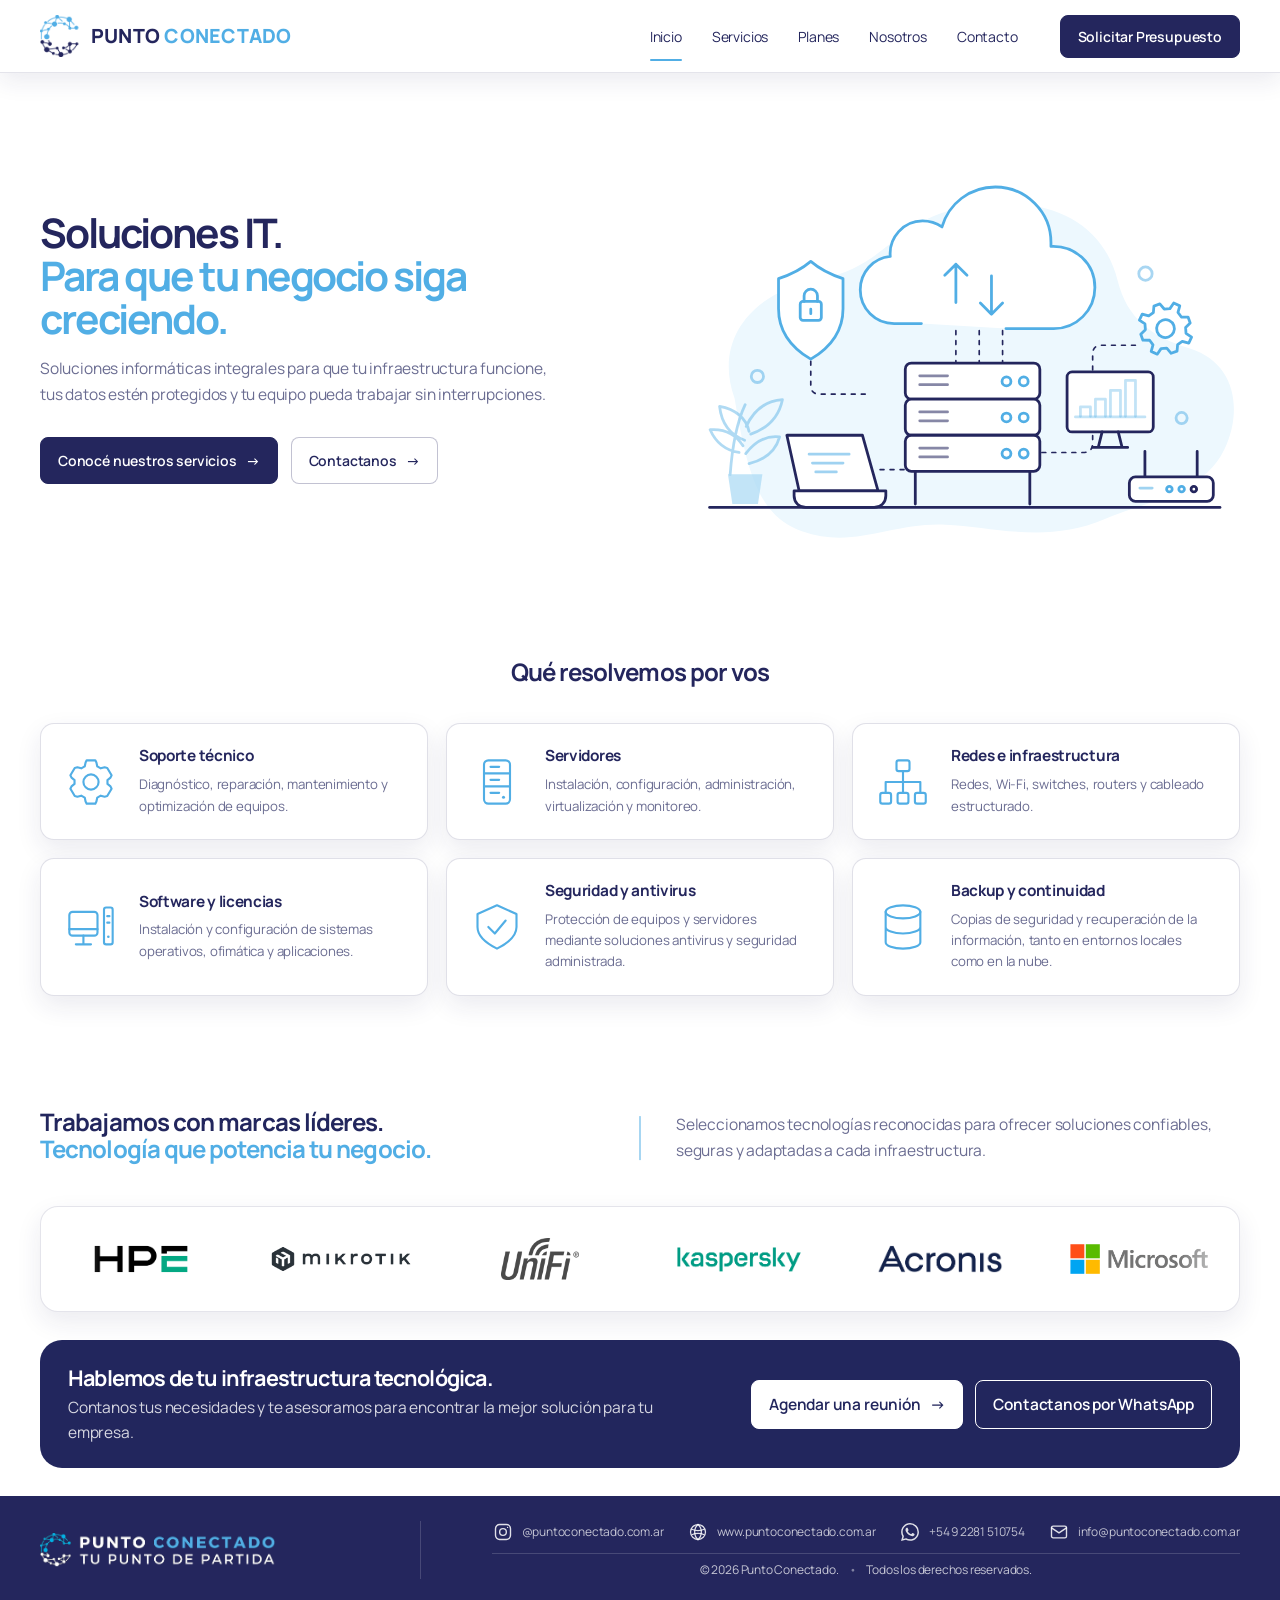
==== commit ada682e7: "v2.4.0 - Incorporar CTA compartido de cierre en Inicio, Servicios y Nosotros" ====
--- a/index.html
+++ b/index.html
@@ -100,6 +100,17 @@
         </div>
       </div>
     </section>
+
+    <section class="site-cta-banner" aria-labelledby="home-cta-title">
+      <div class="site-cta-copy">
+        <h2 id="home-cta-title">Hablemos de tu infraestructura tecnológica.</h2>
+        <p>Contanos tus necesidades y te asesoramos para encontrar la mejor solución para tu empresa.</p>
+      </div>
+      <div class="site-cta-actions">
+        <a class="btn site-cta-btn-primary btn-arrow-action" href="mailto:info@puntoconectado.com.ar?subject=Solicitud%20de%20reuni%C3%B3n">Agendar una reunión <span class="btn-arrow" aria-hidden="true">→</span></a>
+        <a class="btn site-cta-btn-outline" href="https://wa.me/5492281510754" target="_blank" rel="noopener noreferrer">Contactanos por WhatsApp</a>
+      </div>
+    </section>
   </div>
 </section>
 </main>
--- a/assets/styles.css
+++ b/assets/styles.css
@@ -199,6 +199,16 @@
 .visit-label{display:flex;align-items:center;gap:10px}
 .visit-icon{width:20px;height:20px;flex:0 0 20px;fill:none;stroke:currentColor;stroke-width:1.2;stroke-linecap:round;stroke-linejoin:round}
 .visit-task-card{margin-top:28px;overflow:hidden}
+.site-cta-banner{margin-top:28px;padding:24px 28px;display:grid;grid-template-columns:minmax(0,1fr) auto;grid-template-areas:"copy actions";column-gap:28px;align-items:center;background:#22265D;border-radius:var(--radius);overflow:hidden;text-align:left}
+.site-cta-copy{grid-area:copy;min-width:0}
+.site-cta-copy h2{margin:0;color:#fff;font-size:1.35rem;line-height:1.25}
+.site-cta-copy p{margin:4px 0 0;color:rgba(255,255,255,.82);max-width:72ch}
+.site-cta-actions{grid-area:actions;display:flex;align-items:center;gap:12px;flex-wrap:wrap;justify-content:flex-end}
+.site-cta-actions .btn{width:auto;min-width:0;max-width:100%;flex:0 0 auto}
+.site-cta-btn-primary{background:#fff;border-color:#fff;color:#22265D}
+.site-cta-btn-primary:hover{background:#fff;border-color:#fff;color:#22265D;box-shadow:0 8px 20px rgba(0,0,0,.14)}
+.site-cta-btn-outline{background:transparent;border-color:#fff;color:#fff}
+.site-cta-btn-outline:hover{background:rgba(255,255,255,.08);border-color:#fff;color:#fff;box-shadow:none}
 .visit-task-table .visit-category th{position:relative;font-size:.75rem;font-weight:700;letter-spacing:.045em;padding-block:16px;border-bottom:1px solid transparent}
 .visit-task-table .visit-category th::after{content:"";position:absolute;left:16px;right:16px;bottom:-1px;height:1px;background:var(--cyan)}
 .visit-task-table tbody + tbody .visit-category th{border-top:10px solid #fff}
@@ -206,6 +216,9 @@
 .visit-dash{color:rgba(36,38,93,.42)}
 .visit-sr-only{position:absolute;width:1px;height:1px;padding:0;margin:-1px;overflow:hidden;clip-path:inset(50%);white-space:nowrap}
 @media(max-width:680px){
+  .site-cta-banner{grid-template-columns:1fr;grid-template-areas:"copy" "actions";row-gap:14px;padding:22px 20px}
+  .site-cta-actions{justify-content:flex-start}
+  .site-cta-actions .btn{justify-self:start;white-space:normal}
   .plan-visits{margin-top:48px}
   .plan-visits-head{grid-template-columns:1fr;gap:20px}
   .plan-visits-art{max-width:300px;justify-self:center}
@@ -295,6 +308,18 @@
 .contact-row small{margin-top:3px;color:var(--muted);font-size:var(--type-meta);overflow-wrap:anywhere}
 .contact-icon{width:42px;height:42px;border-radius:12px;display:grid;place-items:center;background:transparent;color:var(--blue);flex:0 0 42px}
 .contact-arrow{flex:0 0 auto;color:var(--blue);font-size:1.25rem;transition:transform .18s ease}
+.contact-trust-strip{margin-top:28px;padding:20px 22px;background:rgba(81,174,229,.07);border:1px solid rgba(81,174,229,.12);border-radius:18px}
+.contact-trust-grid{display:grid;grid-template-columns:repeat(4,minmax(0,1fr));align-items:center}
+.contact-trust-item{position:relative;display:flex;align-items:center;gap:12px;min-width:0;padding:6px 22px}
+.contact-trust-item:first-child{padding-left:0}
+.contact-trust-item:last-child{padding-right:0}
+.contact-trust-item:not(:last-child)::after{content:"";position:absolute;top:8px;right:0;bottom:8px;width:1px;background:rgba(36,38,93,.11)}
+.contact-trust-icon{width:46px;height:46px;flex:0 0 46px;display:grid;place-items:center;border-radius:50%;background:rgba(81,174,229,.12);color:var(--blue)}
+.contact-trust-icon svg{display:block;width:26px;height:26px;fill:none;stroke:currentColor;stroke-width:1.7;stroke-linecap:round;stroke-linejoin:round}
+.contact-trust-copy{display:block;min-width:0}
+.contact-trust-copy strong,.contact-trust-copy small{display:block}
+.contact-trust-copy strong{color:var(--navy);font-size:var(--type-small);font-weight:var(--type-weight-bold);line-height:1.3}
+.contact-trust-copy small{margin-top:3px;color:var(--muted);font-size:var(--type-meta);line-height:1.4}
 .form-card{display:flex;flex-direction:column;min-width:0;width:100%;padding:18px clamp(26px,3vw,38px);background:#fff;border:1px solid var(--line);border-radius:calc(var(--radius) - 2px);box-shadow:0 4px 16px rgba(36,38,93,.045)}
 .form-card>.muted{margin:0 0 12px;line-height:1.6}
 .form-grid{display:grid;flex:1;grid-template-columns:minmax(0,1fr) minmax(0,1fr);grid-template-rows:repeat(3,auto) minmax(min-content,1fr) auto auto auto;gap:10px 18px}
@@ -307,6 +332,12 @@
 .form-trust{display:flex;gap:9px;align-items:center;color:var(--muted);font-size:var(--type-meta);font-weight:var(--type-weight-regular)}
 .form-grid .btn{width:100%}
 .form-note{margin:0;color:var(--navy);font-size:.8rem;font-weight:var(--type-weight-regular)}
+@media(min-width:1001px){
+  main>.section:last-child{padding-bottom:28px}
+  #marcas{padding-bottom:0}
+  .contact-shell{padding-bottom:0}
+}
+
 .site-footer{background:var(--navy-2);color:#fff;margin-top:0;font-family:"Manrope",ui-sans-serif,system-ui,sans-serif;font-weight:400;letter-spacing:-.012em;line-height:1.5}
 .site-footer .footer-top.footer-two-column{display:flex;align-items:center;gap:0;padding:25px 0}
 .site-footer .footer-brand-block{flex:0 0 clamp(300px,34%,380px);min-width:0;padding-right:clamp(28px,3.4vw,48px);align-self:stretch;display:flex;flex-direction:column;justify-content:center}
@@ -448,6 +479,12 @@
   .contact-shell{grid-template-columns:1fr;gap:30px}
   .contact-illustration{max-width:420px}
   .form-grid{flex:initial;grid-template-rows:none}
+  .contact-trust-grid{grid-template-columns:repeat(2,minmax(0,1fr));row-gap:14px}
+  .contact-trust-item{padding:10px 18px}
+  .contact-trust-item:first-child{padding-left:18px}
+  .contact-trust-item:last-child{padding-right:18px}
+  .contact-trust-item:nth-child(2)::after{content:none}
+  .contact-trust-item:nth-child(-n+2){border-bottom:1px solid rgba(36,38,93,.11)}
 }
 @media(max-width:600px){
   .contact-shell{padding:20px 16px;border-radius:18px}
@@ -455,6 +492,14 @@
   .form-card{padding:18px}
   .form-grid{grid-template-columns:1fr}
   .form-grid label,.form-grid .full{grid-column:1}
+  .contact-trust-strip{padding:10px 16px}
+  .contact-trust-grid{grid-template-columns:1fr;row-gap:0}
+  .contact-trust-item{padding:14px 0}
+  .contact-trust-item:first-child{padding-left:0}
+  .contact-trust-item:last-child{padding-right:0}
+  .contact-trust-item:not(:last-child){border-bottom:1px solid rgba(36,38,93,.11)}
+  .contact-trust-item:not(:last-child)::after{content:none}
+  .contact-trust-icon{width:42px;height:42px;flex-basis:42px}
 }
 @media(max-width:1000px){
   .about-specialties-head{grid-template-columns:minmax(0,.9fr) minmax(0,1.1fr);gap:32px;min-height:0}
